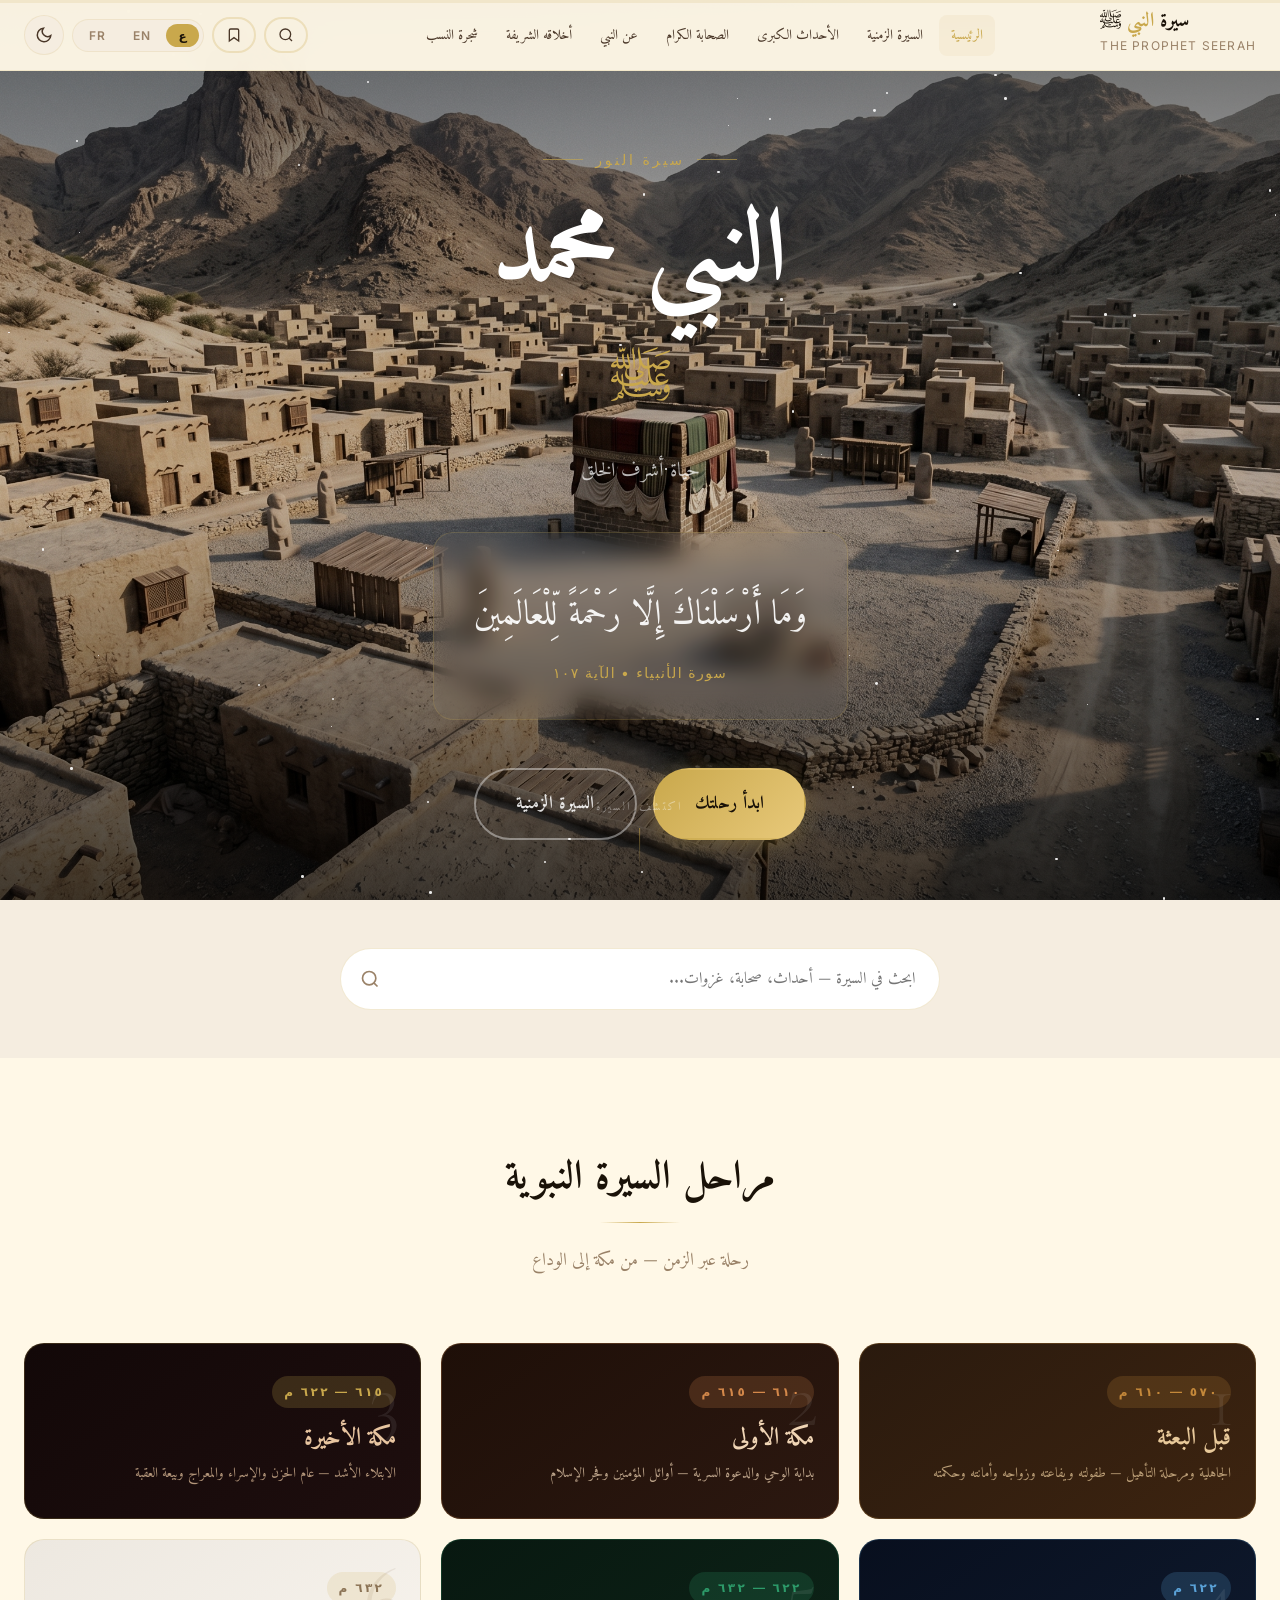
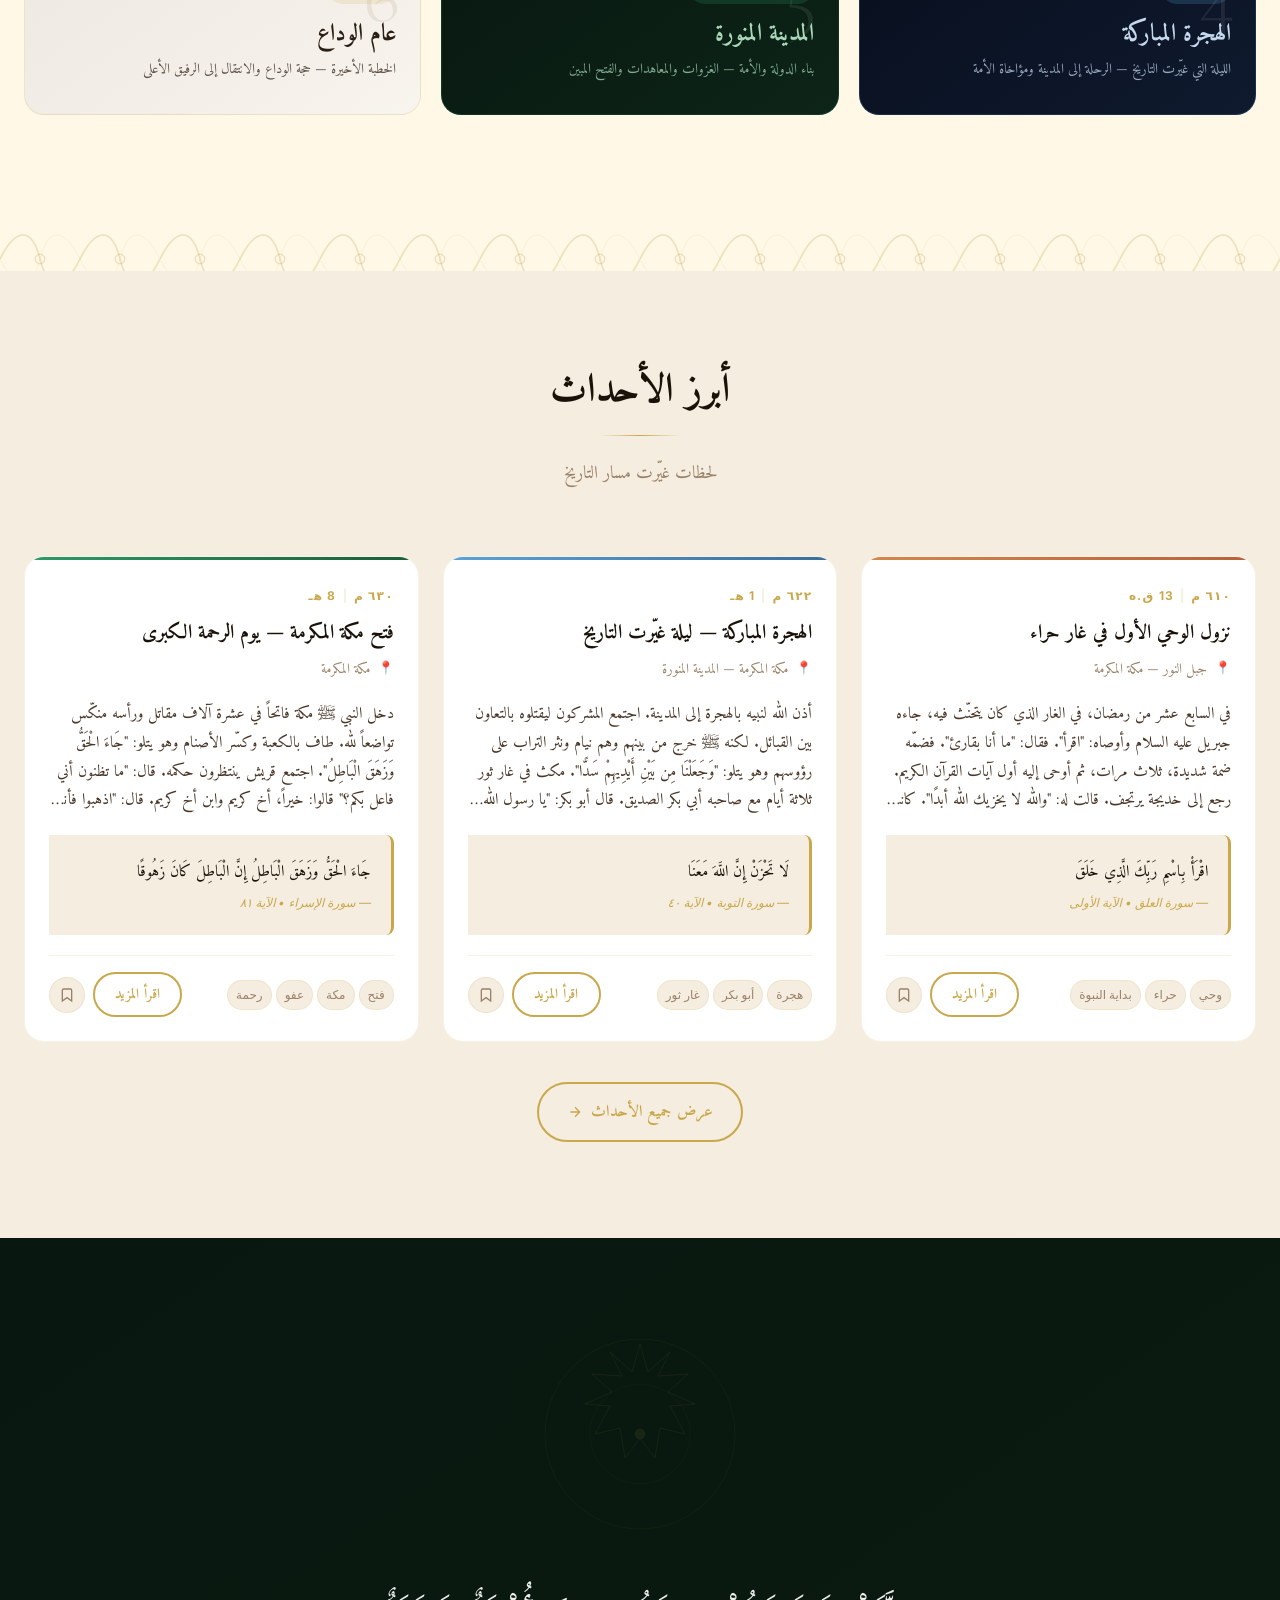
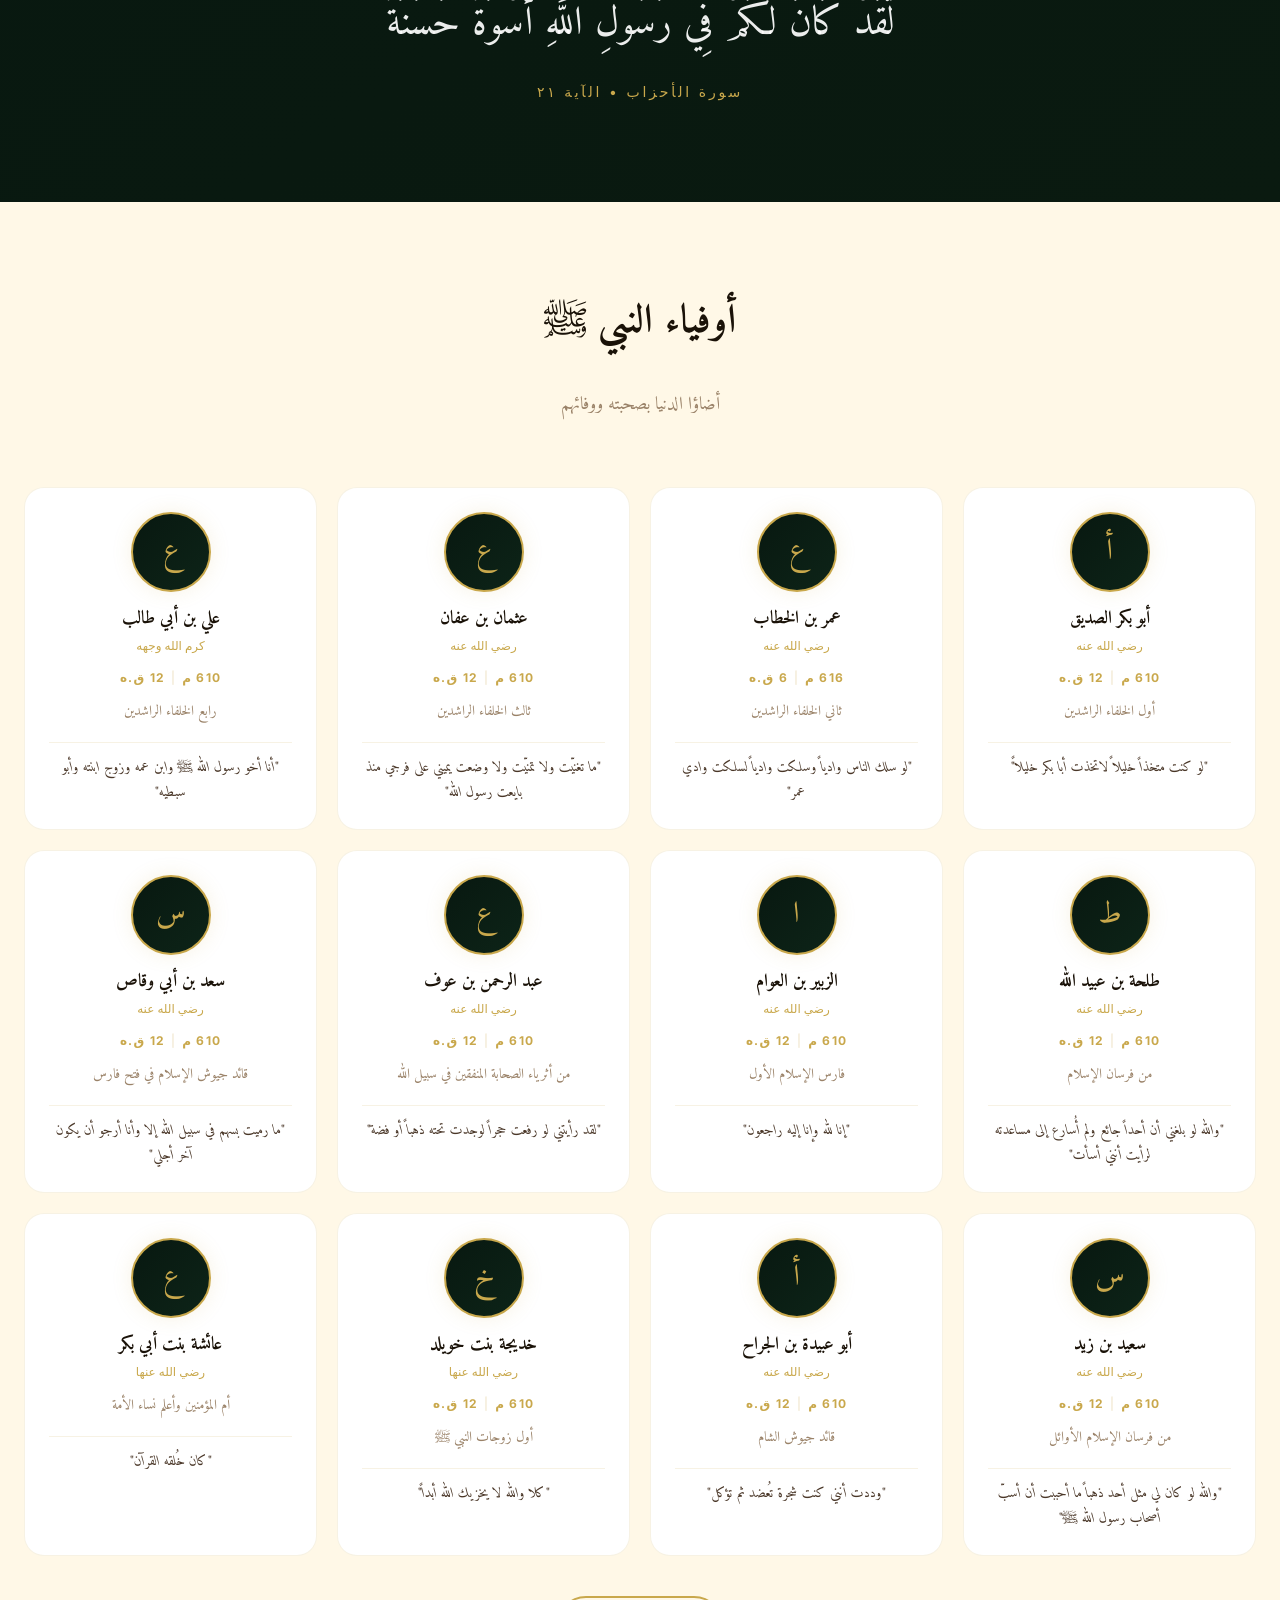
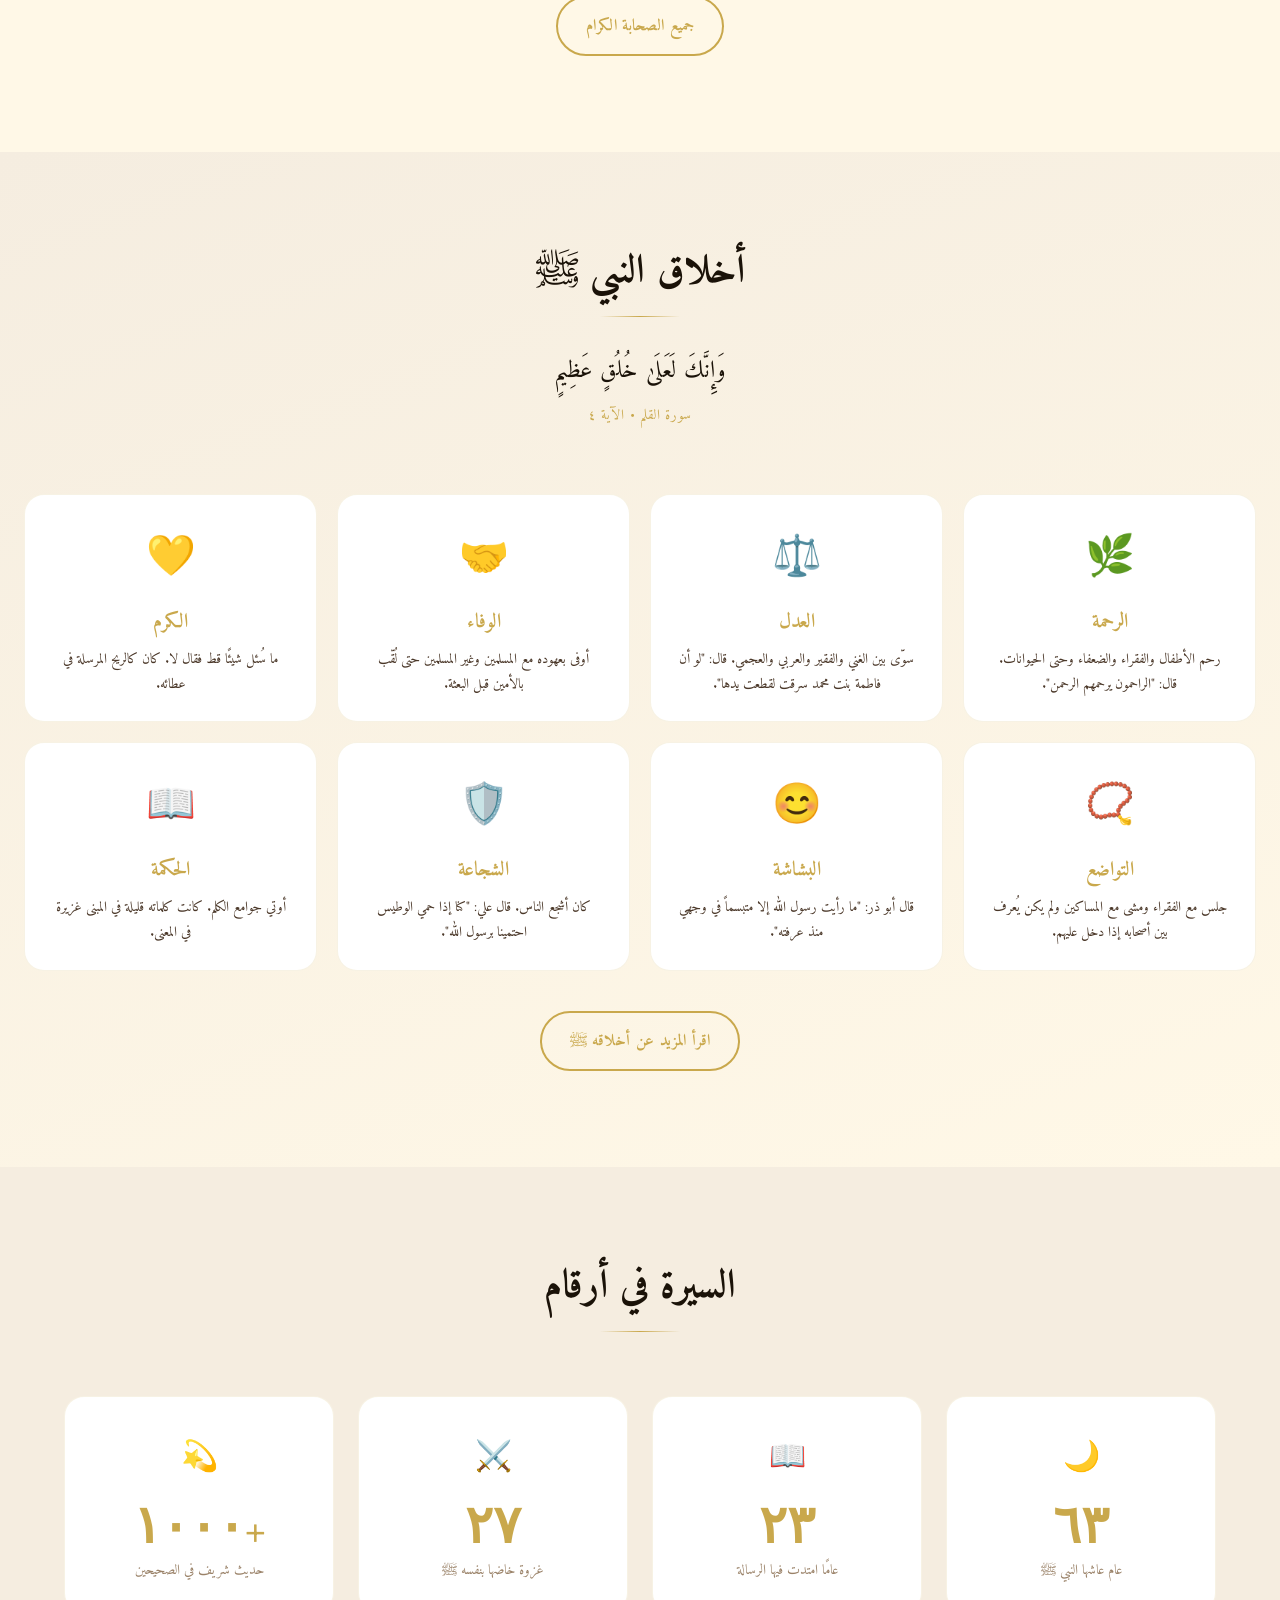
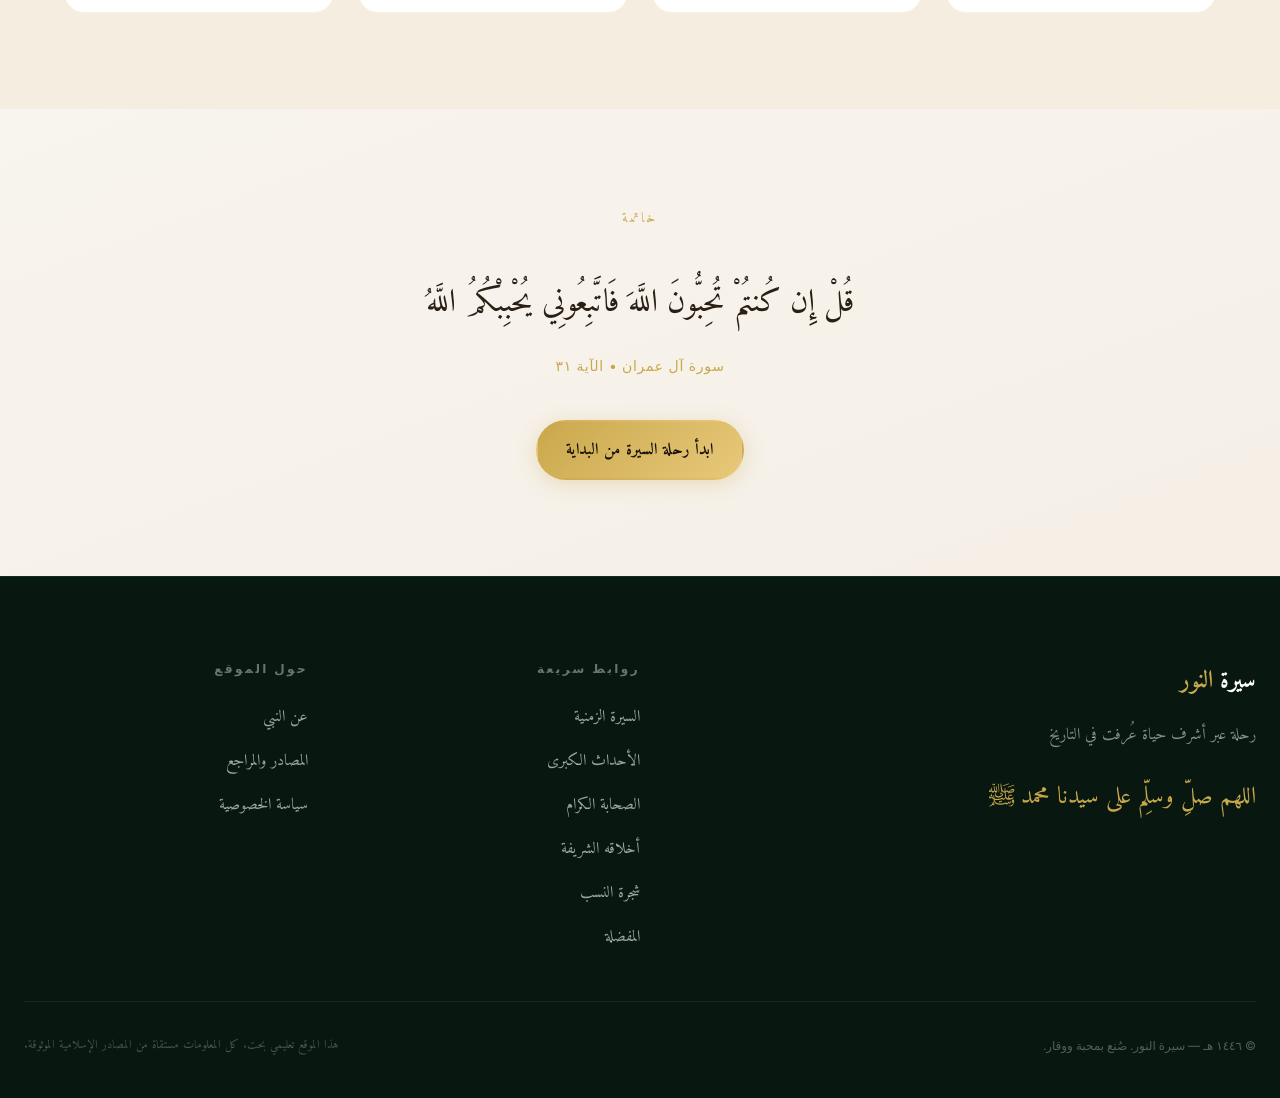
==== index.html @ f0c383b1 "Add files via upload" ====
<!DOCTYPE html>
<html lang="ar" dir="rtl" data-theme="light">
<head>
  <meta charset="UTF-8"/>
  <meta name="viewport" content="width=device-width, initial-scale=1.0"/>
  <meta name="description" content="سيرة النور — موقع تعليمي شامل عن سيرة النبي محمد صلى الله عليه وسلم"/>
  <meta property="og:title" content="سيرة النور | حياة النبي محمد ﷺ"/>
  <meta property="og:description" content="رحلة عبر أشرف حياة عُرفت في التاريخ"/>
  <meta name="theme-color" content="#1B4332"/>
  <title>سيرة النور | النبي محمد ﷺ</title>
  <link rel="preconnect" href="https://fonts.googleapis.com"/>
  <link rel="preconnect" href="https://fonts.gstatic.com" crossorigin/>
  <link rel="stylesheet" href="css/main.css"/>
  <style>
    /* ── Inline page-specific additions ── */

    /* Hero background image */
    .hero {
      background: var(--era5-bg) url('../images/makkah-historic.jpg') center 30% / cover no-repeat;
    }
    .hero-bg {
      background:
        linear-gradient(to bottom,
          rgba(0,0,0,0.62) 0%,
          rgba(0,0,0,0.22) 38%,
          rgba(0,0,0,0.18) 55%,
          rgba(0,0,0,0.72) 100%);
    }
    .hero-geometric { opacity: 0.035; }
    .hero-star { background: rgba(255,255,255,0.9); }

    /* Modal */
    #event-modal {
      position: fixed; inset: 0; z-index: var(--z-modal);
      background: var(--overlay-bg); backdrop-filter: blur(8px);
      display: flex; align-items: center; justify-content: center;
      opacity: 0; pointer-events: none;
      transition: opacity var(--duration-slow) var(--ease-out-expo);
    }
    #event-modal.is-open { opacity: 1; pointer-events: all; }

    .modal-box {
      background: var(--bg-surface); border-radius: var(--radius-2xl);
      border: 1px solid var(--border-default);
      max-width: 720px; width: calc(100% - 2rem);
      max-height: 90vh; overflow-y: auto;
      padding: var(--space-10); position: relative;
      box-shadow: var(--shadow-2xl);
      transform: translateY(30px) scale(0.97);
      transition: transform var(--duration-slow) var(--ease-out-expo);
    }
    #event-modal.is-open .modal-box {
      transform: translateY(0) scale(1);
    }
    .modal-close {
      position: absolute; top: var(--space-5); inset-inline-end: var(--space-5);
      width: 36px; height: 36px; border-radius: var(--radius-full);
      background: var(--bg-muted); color: var(--text-secondary);
      display: flex; align-items: center; justify-content: center;
      font-size: 1.2rem; cursor: pointer; border: none;
      transition: background var(--duration-fast), color var(--duration-fast);
    }
    .modal-close:hover { background: rgba(201,168,76,0.15); color: var(--color-gold); }

    /* Gallery placeholder visuals */
    .gallery-item { min-height: 260px; }
    .gallery-label {
      position: absolute; inset: 0; display: flex;
      align-items: center; justify-content: center;
      flex-direction: column; gap: 8px; padding: 20px;
    }
    .gallery-label-icon { font-size: 3rem; opacity: 0.5; }
    .gallery-label-text {
      font-family: var(--font-arabic); font-size: var(--text-lg);
      color: rgba(255,255,255,0.4); text-align: center;
    }
    [data-theme="dark"] .gallery-farewell .gallery-label-text { color: rgba(0,0,0,0.3); }

    /* Era section background shifts */
    .era-bg-section {
      transition: background 1s var(--ease-out-expo);
    }

    /* Character section */
    .character-section {
      background: linear-gradient(160deg, var(--bg-muted), var(--bg-page));
    }

    /* Image prompt captions */
    .gallery-ai-hint {
      position: absolute; bottom: 8px; inset-inline-end: 12px;
      font-size: 10px; color: rgba(255,255,255,0.25);
      font-family: var(--font-ui); letter-spacing: 0.05em;
    }
  </style>
</head>

<body data-page="home">
  <!-- Reading progress -->
  <div id="reading-progress-track" role="progressbar" aria-label="تقدم القراءة">
    <div id="reading-progress"></div>
  </div>

  <!-- ════════════════════════════════════════
       NAVIGATION
       ════════════════════════════════════════ -->
  <nav id="main-nav" role="navigation" aria-label="التنقل الرئيسي">
    <div class="nav-inner">

      <!-- Logo -->
      <a href="index.html" class="nav-logo" aria-label="سيرة النور - الرئيسية">
        <span class="nav-logo-primary">سيرة <span class="nav-logo-gold">النبي</span> ﷺ</span>
        <span class="nav-logo-sub">The Prophet Seerah</span>
      </a>

      <!-- Desktop Links -->
      <ul class="nav-links" role="list">
        <li><a href="index.html"       class="nav-link active" data-i18n="nav.home">الرئيسية</a></li>
        <li><a href="timeline.html"    class="nav-link" data-i18n="nav.timeline">السيرة الزمنية</a></li>
        <li><a href="events.html"      class="nav-link" data-i18n="nav.events">الأحداث الكبرى</a></li>
        <li><a href="companions.html"  class="nav-link" data-i18n="nav.companions">الصحابة الكرام</a></li>
        <li><a href="about.html"       class="nav-link" data-i18n="nav.about">عن النبي</a></li>
        <li><a href="character.html"   class="nav-link" data-i18n="nav.character">أخلاقه الشريفة</a></li>
        <li><a href="family-tree.html" class="nav-link" data-i18n="nav.family">شجرة النسب</a></li>
      </ul>

      <!-- Actions -->
      <div class="nav-actions">
        <!-- Search trigger -->
        <a href="events.html" class="btn btn-ghost btn-sm nav-icon-btn" aria-label="بحث" style="padding:8px 12px;">
          <svg width="16" height="16" viewBox="0 0 24 24" fill="none" stroke="currentColor" stroke-width="2">
            <circle cx="11" cy="11" r="8"/><path d="m21 21-4.35-4.35"/>
          </svg>
        </a>

        <!-- Bookmarks -->
        <a href="bookmarks.html" class="btn btn-ghost btn-sm nav-icon-btn" aria-label="المفضلة" style="padding:8px 12px;">
          <svg width="16" height="16" viewBox="0 0 24 24" fill="none" stroke="currentColor" stroke-width="2">
            <path d="M19 21l-7-5-7 5V5a2 2 0 0 1 2-2h10a2 2 0 0 1 2 2z"/>
          </svg>
        </a>

        <!-- Language -->
        <div class="lang-switcher" role="group" aria-label="اختيار اللغة">
          <button class="lang-btn" data-lang-btn="ar" aria-pressed="true">ع</button>
          <button class="lang-btn" data-lang-btn="en">EN</button>
          <button class="lang-btn" data-lang-btn="fr">FR</button>
        </div>

        <!-- Theme toggle -->
        <button class="theme-toggle theme-toggle-icon" data-theme-toggle
                aria-label="تبديل الوضع الليلي/النهاري">
          <!-- Moon (shown in light mode) -->
          <svg class="theme-icon-moon" width="18" height="18" viewBox="0 0 24 24"
               fill="none" stroke="currentColor" stroke-width="2">
            <path d="M21 12.79A9 9 0 1 1 11.21 3 7 7 0 0 0 21 12.79z"/>
          </svg>
          <!-- Sun (shown in dark mode) -->
          <svg class="theme-icon-sun" width="18" height="18" viewBox="0 0 24 24"
               fill="none" stroke="currentColor" stroke-width="2" style="display:none">
            <circle cx="12" cy="12" r="5"/>
            <line x1="12" y1="1" x2="12" y2="3"/>
            <line x1="12" y1="21" x2="12" y2="23"/>
            <line x1="4.22" y1="4.22" x2="5.64" y2="5.64"/>
            <line x1="18.36" y1="18.36" x2="19.78" y2="19.78"/>
            <line x1="1" y1="12" x2="3" y2="12"/>
            <line x1="21" y1="12" x2="23" y2="12"/>
            <line x1="4.22" y1="19.78" x2="5.64" y2="18.36"/>
            <line x1="18.36" y1="5.64" x2="19.78" y2="4.22"/>
          </svg>
        </button>

        <!-- Mobile menu button -->
        <button id="menu-toggle" aria-label="فتح القائمة" aria-expanded="false"
                aria-controls="mobile-menu">
          <svg width="20" height="20" viewBox="0 0 24 24" fill="none"
               stroke="currentColor" stroke-width="2">
            <line x1="3" y1="6" x2="21" y2="6"/>
            <line x1="3" y1="12" x2="21" y2="12"/>
            <line x1="3" y1="18" x2="21" y2="18"/>
          </svg>
        </button>
      </div>
    </div>
  </nav>

  <!-- Mobile Menu -->
  <div id="mobile-menu" role="dialog" aria-label="قائمة التنقل" aria-modal="true">
    <button style="position:absolute;top:20px;inset-inline-end:20px;background:none;border:none;font-size:1.5rem;color:var(--text-primary);cursor:pointer;"
            onclick="MobileMenu.close()" aria-label="إغلاق القائمة">✕</button>
    <nav>
      <ul style="display:flex;flex-direction:column;gap:16px;text-align:center;list-style:none;">
        <li><a href="index.html"       class="mobile-nav-link" data-i18n="nav.home">الرئيسية</a></li>
        <li><a href="timeline.html"    class="mobile-nav-link" data-i18n="nav.timeline">السيرة الزمنية</a></li>
        <li><a href="events.html"      class="mobile-nav-link" data-i18n="nav.events">الأحداث الكبرى</a></li>
        <li><a href="companions.html"  class="mobile-nav-link" data-i18n="nav.companions">الصحابة الكرام</a></li>
        <li><a href="about.html"       class="mobile-nav-link" data-i18n="nav.about">عن النبي</a></li>
        <li><a href="character.html"   class="mobile-nav-link" data-i18n="nav.character">أخلاقه الشريفة</a></li>
        <li><a href="family-tree.html" class="mobile-nav-link" data-i18n="nav.family">شجرة النسب</a></li>
      </ul>
    </nav>
    <div class="lang-switcher" style="margin-top:32px;">
      <button class="lang-btn" data-lang-btn="ar">ع</button>
      <button class="lang-btn" data-lang-btn="en">EN</button>
      <button class="lang-btn" data-lang-btn="fr">FR</button>
    </div>
  </div>

  <!-- ════════════════════════════════════════
       HERO SECTION
       ════════════════════════════════════════ -->
  <section class="hero" aria-label="رئيسية السيرة">
    <!-- Background layers -->
    <div class="hero-bg"></div>
    <div id="hero-stars" class="hero-stars" aria-hidden="true"></div>

    <!-- Ambient geometric pattern -->
    <div class="hero-geometric" aria-hidden="true">
      <svg xmlns="http://www.w3.org/2000/svg" width="100%" height="100%">
        <defs>
          <pattern id="hero-star-pattern" x="0" y="0" width="80" height="80" patternUnits="userSpaceOnUse">
            <polygon points="40,5 44,24 62,14 51,30 70,34 51,38 62,54 44,44 40,63 36,44 18,54 29,38 10,34 29,30 18,14 36,24"
              fill="none" stroke="#C9A84C" stroke-width="0.5" opacity="0.12"/>
          </pattern>
        </defs>
        <rect width="100%" height="100%" fill="url(#hero-star-pattern)"/>
      </svg>
    </div>

    <!-- Content -->
    <div class="hero-content">
      <!-- Eyebrow -->
      <p class="hero-eyebrow" data-i18n="hero.eyebrow">سيرة النور</p>

      <!-- Main title -->
      <h1 class="hero-title">
        النبي محمد
      </h1>
      <span class="hero-salawat animate-salawat" aria-label="صلى الله عليه وسلم">ﷺ</span>

      <!-- Subtitle -->
      <p class="hero-subtitle" data-i18n="hero.subtitle">حياة أشرف الخلق</p>

      <!-- Quranic verse -->
      <div class="hero-verse-block" role="blockquote">
        <p class="hero-verse" data-i18n="hero.verse">
          وَمَا أَرْسَلْنَاكَ إِلَّا رَحْمَةً لِّلْعَالَمِينَ
        </p>
        <p class="hero-verse-source" data-i18n="hero.verseSource">
          سورة الأنبياء • الآية ١٠٧
        </p>
      </div>

      <!-- CTAs -->
      <div class="hero-ctas">
        <a href="timeline.html" class="btn btn-primary btn-lg" data-i18n="hero.ctaStart">
          ابدأ رحلتك
          <svg width="18" height="18" viewBox="0 0 24 24" fill="none" stroke="currentColor" stroke-width="2.5">
            <path d="M5 12h14M12 5l7 7-7 7"/>
          </svg>
        </a>
        <a href="events.html" class="btn btn-outline btn-lg" data-i18n="hero.ctaTimeline">
          الأحداث الكبرى
        </a>
      </div>
    </div>

    <!-- Scroll indicator -->
    <div class="hero-scroll-hint" aria-hidden="true">
      <span data-i18n="hero.scroll">اكتشف السيرة</span>
      <div class="hero-scroll-line"></div>
    </div>
  </section>

  <!-- ════════════════════════════════════════
       SEARCH BAR
       ════════════════════════════════════════ -->
  <section style="padding:var(--space-12) var(--space-6);background:var(--bg-muted);">
    <div class="container-sm">
      <div class="search-container" data-search-container>
        <svg class="search-icon" width="20" height="20" viewBox="0 0 24 24"
             fill="none" stroke="currentColor" stroke-width="2" aria-hidden="true">
          <circle cx="11" cy="11" r="8"/><path d="m21 21-4.35-4.35"/>
        </svg>
        <input type="search" class="search-input" data-search-input
               placeholder="ابحث في السيرة — أحداث، صحابة، غزوات..."
               data-i18n-placeholder="search.placeholder"
               aria-label="البحث في السيرة"/>
        <div class="search-results" data-search-results role="listbox"></div>
      </div>
    </div>
  </section>

  <!-- ════════════════════════════════════════
       ERA PHASES SECTION
       ════════════════════════════════════════ -->
  <section class="section" data-era-section="0">
    <div class="container-lg">
      <header class="section-header reveal">
        <span class="section-eyebrow">السيرة النبوية</span>
        <h2 class="section-title" data-i18n="sections.eras">مراحل السيرة النبوية</h2>
        <div class="section-divider line-expand"></div>
        <p class="section-subtitle" data-i18n="sections.erasSubtitle">
          رحلة عبر الزمن — من مكة إلى الوداع
        </p>
      </header>

      <!-- Era cards — rendered by JS -->
      <div class="eras-grid reveal-stagger" id="eras-grid"></div>
    </div>
  </section>

  <!-- Arabesque divider -->
  <div class="arabesque-border" aria-hidden="true" style="color:var(--color-gold);">
    <div data-pattern="arabesque"></div>
  </div>

  <!-- ════════════════════════════════════════
       FEATURED EVENTS
       ════════════════════════════════════════ -->
  <section class="section" style="background:var(--bg-muted);" data-era-section="2">
    <div class="container-lg">
      <header class="section-header reveal">
        <span class="section-eyebrow">لحظات محورية</span>
        <h2 class="section-title" data-i18n="sections.featured">أبرز الأحداث</h2>
        <div class="section-divider line-expand"></div>
        <p class="section-subtitle" data-i18n="sections.featuredSub">
          لحظات غيّرت مسار التاريخ
        </p>
      </header>

      <!-- Featured event cards — rendered by JS -->
      <div class="events-grid" id="featured-events"></div>

      <div style="text-align:center;margin-top:var(--space-10);">
        <a href="events.html" class="btn btn-outline-gold">
          <span data-i18n="sections.ctaEvents">عرض جميع الأحداث</span>
          <svg width="16" height="16" viewBox="0 0 24 24" fill="none" stroke="currentColor" stroke-width="2">
            <path d="M5 12h14M12 5l7 7-7 7"/>
          </svg>
        </a>
      </div>
    </div>
  </section>

  <!-- ════════════════════════════════════════
       CENTRAL QURANIC QUOTE
       ════════════════════════════════════════ -->
  <section class="quote-section" data-era-section="4" aria-label="آية قرآنية">
    <!-- Rotating ornament -->
    <div class="quote-ornament" aria-hidden="true">
      <svg viewBox="0 0 200 200" xmlns="http://www.w3.org/2000/svg" fill="none" stroke="#C9A84C" stroke-width="0.8">
        <!-- Outer circle -->
        <circle cx="100" cy="100" r="95" opacity="0.4"/>
        <!-- 12-pointed star -->
        <polygon points="100,10 108,38 130,18 118,42 148,40 128,58 155,70 130,72 145,100 120,94 115,124 100,104 85,124 80,94 55,100 70,72 45,70 72,58 52,40 82,42 70,18 92,38"
          opacity="0.6"/>
        <!-- Inner ring -->
        <circle cx="100" cy="100" r="50" opacity="0.3"/>
        <!-- Center dot -->
        <circle cx="100" cy="100" r="5" fill="#C9A84C" opacity="0.6"/>
      </svg>
    </div>

    <div class="container-sm reveal" style="position:relative;z-index:1;">
      <p class="quote-verse">
        لَّقَدْ كَانَ لَكُمْ فِي رَسُولِ اللَّهِ أُسْوَةٌ حَسَنَةٌ
      </p>
      <p class="quote-attribution">سورة الأحزاب • الآية ٢١</p>
    </div>
  </section>

  <!-- ════════════════════════════════════════
       COMPANIONS
       ════════════════════════════════════════ -->
  <section class="section" data-era-section="5">
    <div class="container-lg">
      <header class="section-header reveal">
        <span class="section-eyebrow">الصحابة الكرام</span>
        <h2 class="section-title" data-i18n="sections.companions">أوفياء النبي ﷺ</h2>
        <div class="section-divider line-expand"></div>
        <p class="section-subtitle" data-i18n="sections.companionsSub">
          أضاؤا الدنيا بصحبته ووفائهم
        </p>
      </header>

      <!-- Companions grid — rendered by JS (shows first 4) -->
      <div class="companions-grid" id="companions-grid"></div>

      <div style="text-align:center;margin-top:var(--space-10);">
        <a href="companions.html" class="btn btn-outline-gold" data-i18n="sections.ctaCompanions">
          جميع الصحابة الكرام
        </a>
      </div>
    </div>
  </section>

  <!-- ════════════════════════════════════════
       HIS CHARACTER
       ════════════════════════════════════════ -->
  <section class="section character-section" data-era-section="5">
    <div class="container-lg">
      <header class="section-header reveal">
        <span class="section-eyebrow">الأخلاق النبوية</span>
        <h2 class="section-title">أخلاق النبي ﷺ</h2>
        <div class="section-divider line-expand"></div>
        <blockquote style="text-align:center;">
          <p class="verse-text" style="font-size:var(--text-2xl);">
            وَإِنَّكَ لَعَلَىٰ خُلُقٍ عَظِيمٍ
          </p>
          <p class="verse-source">سورة القلم • الآية ٤</p>
        </blockquote>
      </header>

      <!-- Traits grid — rendered by JS -->
      <div class="traits-grid" id="traits-grid"></div>

      <div style="text-align:center;margin-top:var(--space-10);">
        <a href="character.html" class="btn btn-outline-gold" data-i18n="sections.ctaCharacter">
          اقرأ المزيد عن أخلاقه ﷺ
        </a>
      </div>
    </div>
  </section>

  <!-- ════════════════════════════════════════
       STATS
       ════════════════════════════════════════ -->
  <section class="section" style="background:var(--bg-muted);">
    <div class="container">
      <header class="section-header reveal">
        <h2 class="section-title" data-i18n="sections.stats">السيرة في أرقام</h2>
        <div class="section-divider line-expand"></div>
      </header>
      <div class="stats-grid" id="stats-grid"></div>
    </div>
  </section>

  <!-- ════════════════════════════════════════
       GALLERY TEASER
       ════════════════════════════════════════ -->
  <!-- ════════════════════════════════════════
       FINAL CLOSING VERSE
       ════════════════════════════════════════ -->
  <section style="background:linear-gradient(160deg,var(--era6-bg),#F5EFE6);padding:var(--space-24) var(--space-6);text-align:center;" data-era-section="6">
    <div class="container-sm reveal">
      <p style="font-family:var(--font-arabic);font-size:var(--text-sm);color:var(--color-gold);letter-spacing:var(--tracking-widest);text-transform:uppercase;margin-bottom:var(--space-6);" data-i18n="sections.closing">
        خاتمة
      </p>
      <p style="font-family:var(--font-quran);font-size:clamp(1.3rem,3vw,2rem);line-height:var(--leading-quran);color:var(--era6-text);margin-bottom:var(--space-6);">
        قُلْ إِن كُنتُمْ تُحِبُّونَ اللَّهَ فَاتَّبِعُونِي يُحْبِبْكُمُ اللَّهُ
      </p>
      <p style="font-size:var(--text-sm);color:var(--color-gold);font-family:var(--font-ui);letter-spacing:var(--tracking-wide);" data-i18n="sections.closingVerseRef">
        سورة آل عمران • الآية ٣١
      </p>
      <div style="margin-top:var(--space-10);">
        <a href="timeline.html" class="btn btn-primary" data-i18n="sections.ctaSeerahStart">
          ابدأ رحلة السيرة من البداية
        </a>
      </div>
    </div>
  </section>

  <!-- ════════════════════════════════════════
       FOOTER
       ════════════════════════════════════════ -->
  <footer class="footer" role="contentinfo">
    <div class="container-lg">
      <div class="footer-grid">
        <!-- Brand -->
        <div class="footer-brand">
          <span class="footer-logo">سيرة <span class="footer-gold">النور</span></span>
          <p class="footer-tagline" data-i18n="footer.tagline">
            رحلة عبر أشرف حياة عُرفت في التاريخ
          </p>
          <span class="footer-salawat" aria-label="صلى الله عليه وسلم">
            اللهم صلِّ وسلِّم على سيدنا محمد ﷺ
          </span>
        </div>

        <!-- Quick Links -->
        <div>
          <p class="footer-heading" data-i18n="footer.quickLinks">روابط سريعة</p>
          <ul class="footer-links">
            <li><a href="timeline.html"    class="footer-link" data-i18n="nav.timeline">السيرة الزمنية</a></li>
            <li><a href="events.html"      class="footer-link" data-i18n="nav.events">الأحداث الكبرى</a></li>
            <li><a href="companions.html"  class="footer-link" data-i18n="nav.companions">الصحابة الكرام</a></li>
            <li><a href="character.html"   class="footer-link" data-i18n="nav.character">أخلاقه الشريفة</a></li>
            <li><a href="family-tree.html" class="footer-link" data-i18n="nav.family">شجرة النسب</a></li>
            <li><a href="bookmarks.html"   class="footer-link" data-i18n="nav.bookmarks">المفضلة</a></li>
          </ul>
        </div>

        <!-- About Links -->
        <div>
          <p class="footer-heading">حول الموقع</p>
          <ul class="footer-links">
            <li><a href="about.html"  class="footer-link">عن النبي ﷺ</a></li>
            <li><a href="#"           class="footer-link">المصادر والمراجع</a></li>
            <li><a href="#"           class="footer-link">سياسة الخصوصية</a></li>
          </ul>
        </div>
      </div>

      <div class="footer-bottom">
        <p class="footer-copyright" data-i18n="footer.copyright">
          © ١٤٤٦ هـ — سيرة النور. صُنع بمحبة ووقار.
        </p>
        <p class="footer-disclaimer" data-i18n="footer.disclaimer">
          هذا الموقع تعليمي بحت. كل المعلومات مستقاة من المصادر الإسلامية الموثوقة.
        </p>
      </div>
    </div>
  </footer>

  <!-- ════════════════════════════════════════
       EVENT MODAL
       ════════════════════════════════════════ -->
  <div id="event-modal" role="dialog" aria-modal="true" aria-labelledby="modal-title">
    <div class="modal-box">
      <button class="modal-close" aria-label="إغلاق">✕</button>
      <p id="modal-year" class="event-year" style="margin-bottom:var(--space-2);"></p>
      <h2 id="modal-title" class="event-title" style="font-size:var(--text-3xl);margin-bottom:var(--space-2);"></h2>
      <p id="modal-subtitle" class="event-subtitle"></p>
      <div style="height:1px;background:var(--border-subtle);margin:var(--space-5) 0;"></div>
      <p id="modal-body" style="font-family:var(--font-arabic);font-size:var(--text-lg);line-height:var(--leading-arabic);color:var(--text-secondary);margin-bottom:var(--space-6);"></p>
      <blockquote id="modal-quote" class="event-quote" style="margin-bottom:var(--space-6);">
        <span id="modal-quote-text" class="event-quote-text"></span>
        <cite id="modal-quote-source" class="event-quote-source"></cite>
      </blockquote>
      <div id="modal-tags" style="display:flex;flex-wrap:wrap;gap:8px;margin-bottom:var(--space-6);"></div>
      <div style="display:flex;gap:12px;align-items:center;flex-wrap:wrap;">
        <button id="modal-bookmark" class="bookmark-btn" aria-pressed="false">
          <svg width="16" height="16" viewBox="0 0 24 24" fill="none" stroke="currentColor" stroke-width="2">
            <path d="M19 21l-7-5-7 5V5a2 2 0 0 1 2-2h10a2 2 0 0 1 2 2z"/>
          </svg>
        </button>
        <button data-copy-link class="btn btn-ghost btn-sm">نسخ الرابط</button>
        <button onclick="Modal.close()" class="btn btn-outline-gold btn-sm" style="margin-inline-start:auto;">
          إغلاق
        </button>
      </div>
    </div>
  </div>

  <!-- Scroll to top -->
  <button id="scroll-top" aria-label="العودة لأعلى" title="العودة لأعلى">↑</button>

  <!-- Toast container -->
  <div id="toast-container" class="toast-container" aria-live="polite" aria-atomic="true"></div>

  <!-- Ambient geometric layers -->
  <div class="ambient-layer" aria-hidden="true">
    <div class="geo-shape" style="top:15%;right:5%;width:200px;height:200px;opacity:0.04;">
      <svg viewBox="0 0 100 100" fill="none" stroke="var(--color-gold)" stroke-width="0.5">
        <polygon points="50,5 56,22 74,16 63,31 80,38 63,45 74,60 56,54 50,71 44,54 26,60 37,45 20,38 37,31 26,16 44,22"/>
      </svg>
    </div>
    <div class="geo-shape" style="bottom:20%;left:3%;width:160px;height:160px;opacity:0.04;animation-delay:-4s;">
      <svg viewBox="0 0 100 100" fill="none" stroke="var(--color-gold)" stroke-width="0.5">
        <polygon points="50,5 56,22 74,16 63,31 80,38 63,45 74,60 56,54 50,71 44,54 26,60 37,45 20,38 37,31 26,16 44,22"/>
      </svg>
    </div>
  </div>

  <!-- Scripts -->
  <script src="js/translations.js"></script>
  <script src="js/theme.js"></script>
  <script src="js/main.js"></script>
</body>
</html>
---- css/main.css ----
/* ============================================================
   SEERAH AL-NOUR — Main Stylesheet
   سيرة النور | Global Styles · Layout · Components
   ============================================================ */

@import './design-system.css';
@import './animations.css';

/* ============================================================
   GLOBAL RESET & BASE
   ============================================================ */
*, *::before, *::after {
  box-sizing: border-box;
  margin: 0;
  padding: 0;
}

html {
  scroll-behavior: smooth;
  font-size: 16px;
  -webkit-text-size-adjust: 100%;
}

body {
  font-family: var(--font-arabic);
  background-color: var(--bg-page);
  color: var(--text-primary);
  line-height: var(--leading-arabic);
  direction: rtl;
  transition:
    background-color var(--duration-slower) var(--ease-out-expo),
    color var(--duration-slow) var(--ease-out-expo);
  overflow-x: hidden;
}

body.ltr {
  font-family: var(--font-serif);
  direction: ltr;
  line-height: var(--leading-relaxed);
}

img { display: block; max-width: 100%; }
a  { color: var(--link-color); text-decoration: none; transition: color var(--duration-fast); }
a:hover { color: var(--link-hover); }

button {
  cursor: pointer;
  font-family: inherit;
  border: none;
  background: none;
}

ul, ol { list-style: none; }

:focus-visible {
  outline: 2px solid var(--color-gold);
  outline-offset: 3px;
  border-radius: var(--radius-sm);
}

::selection {
  background: rgba(201,168,76,0.3);
  color: var(--text-primary);
}

/* Theme transition */
.theme-transitioning,
.theme-transitioning * {
  transition:
    background-color 0.5s var(--ease-out-expo),
    color 0.5s var(--ease-out-expo),
    border-color 0.5s var(--ease-out-expo),
    box-shadow 0.5s var(--ease-out-expo) !important;
}

/* ============================================================
   TYPOGRAPHY
   ============================================================ */
h1, h2, h3, h4, h5, h6 {
  font-family: var(--font-arabic);
  font-weight: 700;
  line-height: var(--leading-tight);
  color: var(--text-primary);
}

body.ltr h1, body.ltr h2, body.ltr h3,
body.ltr h4, body.ltr h5, body.ltr h6 {
  font-family: var(--font-serif);
}

.text-hero  { font-size: var(--text-hero); }
.text-7xl   { font-size: var(--text-7xl); }
.text-6xl   { font-size: var(--text-6xl); }
.text-5xl   { font-size: var(--text-5xl); }
.text-4xl   { font-size: var(--text-4xl); }
.text-3xl   { font-size: var(--text-3xl); }
.text-2xl   { font-size: var(--text-2xl); }
.text-xl    { font-size: var(--text-xl); }
.text-lg    { font-size: var(--text-lg); }
.text-base  { font-size: var(--text-base); }
.text-sm    { font-size: var(--text-sm); }
.text-xs    { font-size: var(--text-xs); }

.font-arabic  { font-family: var(--font-arabic); }
.font-quran   { font-family: var(--font-quran); }
.font-serif   { font-family: var(--font-serif); }
.font-ui      { font-family: var(--font-ui); }

.text-gold    { color: var(--color-gold); }
.text-muted   { color: var(--text-muted); }
.text-secondary { color: var(--text-secondary); }
.text-center  { text-align: center; }

.salawat-glyph {
  display: inline-block;
  color: var(--color-gold);
  font-size: 0.9em;
  animation: salawatPulse 4s var(--ease-in-out) infinite;
  cursor: default;
}

/* Quran verse style */
.verse-text {
  font-family: var(--font-quran);
  font-size: var(--text-3xl);
  line-height: var(--leading-quran);
  color: var(--text-primary);
  letter-spacing: 0.02em;
  direction: rtl;
  text-align: center;
}

.verse-source {
  font-family: var(--font-arabic);
  font-size: var(--text-sm);
  color: var(--color-gold);
  text-align: center;
  margin-top: var(--space-3);
  letter-spacing: var(--tracking-wide);
}

/* ============================================================
   LAYOUT CONTAINERS
   ============================================================ */
.container {
  width: 100%;
  max-width: 1200px;
  margin-inline: auto;
  padding-inline: var(--space-6);
}

.container-sm  { max-width: 768px;  margin-inline: auto; padding-inline: var(--space-6); }
.container-lg  { max-width: 1400px; margin-inline: auto; padding-inline: var(--space-6); }
.container-xl  { max-width: 1600px; margin-inline: auto; padding-inline: var(--space-6); }

.section {
  padding-block: var(--space-24);
}

.section-sm {
  padding-block: var(--space-16);
}

.grid-2 {
  display: grid;
  grid-template-columns: repeat(2, 1fr);
  gap: var(--space-8);
}

.grid-3 {
  display: grid;
  grid-template-columns: repeat(3, 1fr);
  gap: var(--space-6);
}

.grid-4 {
  display: grid;
  grid-template-columns: repeat(4, 1fr);
  gap: var(--space-5);
}

.flex { display: flex; }
.flex-col { flex-direction: column; }
.items-center { align-items: center; }
.justify-center { justify-content: center; }
.justify-between { justify-content: space-between; }
.gap-4 { gap: var(--space-4); }
.gap-6 { gap: var(--space-6); }
.gap-8 { gap: var(--space-8); }

/* ============================================================
   READING PROGRESS BAR
   ============================================================ */
#reading-progress-track {
  position: fixed;
  top: 0;
  left: 0;
  right: 0;
  height: 3px;
  background: var(--progress-track);
  z-index: calc(var(--z-sticky) + 10);
}

#reading-progress {
  height: 100%;
  width: 0%;
  background: linear-gradient(90deg, var(--color-gold), var(--color-gold-light));
  transition: width 0.1s linear;
  border-radius: 0 var(--radius-full) var(--radius-full) 0;
}

/* ============================================================
   NAVIGATION
   ============================================================ */
#main-nav {
  position: fixed;
  top: 0;
  inset-inline: 0;
  z-index: var(--z-sticky);
  background: var(--nav-bg);
  backdrop-filter: var(--nav-blur);
  -webkit-backdrop-filter: var(--nav-blur);
  border-bottom: 1px solid var(--border-subtle);
  transition:
    transform var(--duration-slow) var(--ease-out-expo),
    background var(--duration-slow) var(--ease-out-expo),
    box-shadow var(--duration-slow) var(--ease-out-expo);
}

#main-nav.nav-scrolled {
  box-shadow: var(--shadow-md);
}

#main-nav.nav-hidden {
  transform: translateY(-100%);
}

.nav-inner {
  display: flex;
  align-items: center;
  justify-content: space-between;
  padding-block: var(--space-3);
  padding-inline: var(--space-6);
  max-width: 1400px;
  margin-inline: auto;
}

.nav-logo {
  display: flex;
  flex-direction: column;
  align-items: flex-end;
  gap: var(--space-0-5);
  text-decoration: none;
}

body.ltr .nav-logo { align-items: flex-start; }

.nav-logo-primary {
  font-family: var(--font-arabic);
  font-size: var(--text-xl);
  font-weight: 700;
  color: var(--text-primary);
  line-height: 1;
}

.nav-logo-gold {
  color: var(--color-gold);
}

.nav-logo-sub {
  font-family: var(--font-ui);
  font-size: var(--text-xs);
  color: var(--text-muted);
  letter-spacing: var(--tracking-wider);
  text-transform: uppercase;
}

.nav-links {
  display: flex;
  align-items: center;
  gap: var(--space-1);
}

.nav-link {
  font-family: var(--font-arabic);
  font-size: var(--text-sm);
  color: var(--text-secondary);
  padding: var(--space-2) var(--space-3);
  border-radius: var(--radius-md);
  transition:
    color var(--duration-fast),
    background var(--duration-fast);
  white-space: nowrap;
}

body.ltr .nav-link { font-family: var(--font-ui); }

.nav-link:hover,
.nav-link.active {
  color: var(--color-gold);
  background: rgba(201,168,76,0.08);
}

.nav-actions {
  display: flex;
  align-items: center;
  gap: var(--space-2);
}

/* Theme Toggle */
.theme-toggle {
  width: 40px;
  height: 40px;
  border-radius: var(--radius-full);
  display: flex;
  align-items: center;
  justify-content: center;
  color: var(--text-secondary);
  background: var(--bg-muted);
  border: 1px solid var(--border-subtle);
  transition:
    background var(--duration-fast),
    color var(--duration-fast),
    transform var(--duration-slow) var(--ease-spring);
}

.theme-toggle:hover {
  background: rgba(201,168,76,0.12);
  color: var(--color-gold);
  transform: scale(1.08);
}

/* Language Switcher */
.lang-switcher {
  display: flex;
  align-items: center;
  background: var(--bg-muted);
  border: 1px solid var(--border-subtle);
  border-radius: var(--radius-full);
  padding: var(--space-1);
  gap: var(--space-1);
}

.lang-btn {
  font-family: var(--font-ui);
  font-size: var(--text-xs);
  font-weight: 600;
  padding: var(--space-1) var(--space-3);
  border-radius: var(--radius-full);
  color: var(--text-muted);
  transition:
    background var(--duration-base),
    color var(--duration-base);
  letter-spacing: var(--tracking-wide);
}

.lang-btn.active,
.lang-btn[aria-pressed="true"] {
  background: var(--color-gold);
  color: #1A1208;
}

/* Mobile Menu Button */
#menu-toggle {
  display: none;
  width: 40px;
  height: 40px;
  border-radius: var(--radius-md);
  align-items: center;
  justify-content: center;
  color: var(--text-primary);
  background: var(--bg-muted);
}

@media (max-width: 900px) {
  .nav-links { display: none; }
  #menu-toggle { display: flex; }
}

/* Mobile Menu */
#mobile-menu {
  position: fixed;
  inset: 0;
  z-index: calc(var(--z-overlay) + 10);
  background: var(--bg-page);
  display: flex;
  flex-direction: column;
  align-items: center;
  justify-content: center;
  gap: var(--space-4);
  transform: translateX(100%);
  transition: transform var(--duration-slower) var(--ease-out-expo);
}

body.rtl #mobile-menu { transform: translateX(100%); }
body.ltr #mobile-menu { transform: translateX(-100%); }

#mobile-menu.is-open {
  transform: translateX(0) !important;
}

.mobile-nav-link {
  font-family: var(--font-arabic);
  font-size: var(--text-2xl);
  color: var(--text-primary);
  padding: var(--space-3) var(--space-8);
  border-radius: var(--radius-lg);
  transition: color var(--duration-fast);
}

body.ltr .mobile-nav-link { font-family: var(--font-serif); }

.mobile-nav-link:hover { color: var(--color-gold); }

/* ============================================================
   GEOMETRIC SVG BACKGROUND PATTERN
   ============================================================ */
.geometric-pattern {
  position: absolute;
  inset: 0;
  overflow: hidden;
  pointer-events: none;
  z-index: 0;
}

.geometric-pattern svg {
  width: 100%;
  height: 100%;
  opacity: 0.04;
}

[data-theme="dark"] .geometric-pattern svg {
  opacity: 0.06;
}

/* ============================================================
   HERO SECTION
   ============================================================ */
.hero {
  position: relative;
  min-height: 100svh;
  display: flex;
  flex-direction: column;
  align-items: center;
  justify-content: center;
  overflow: hidden;
  background: var(--era5-bg);
  padding-top: 80px;
}

.hero-bg {
  position: absolute;
  inset: 0;
  z-index: 0;
  background:
    radial-gradient(ellipse 80% 60% at 50% 40%, rgba(45,155,106,0.12) 0%, transparent 70%),
    radial-gradient(ellipse 60% 40% at 20% 80%, rgba(201,168,76,0.08) 0%, transparent 60%),
    radial-gradient(ellipse 50% 50% at 80% 20%, rgba(26,39,68,0.3) 0%, transparent 60%);
}

.hero-stars {
  position: absolute;
  inset: 0;
  z-index: 0;
}

.hero-star {
  position: absolute;
  width: 2px;
  height: 2px;
  background: var(--color-gold-pale);
  border-radius: 50%;
  animation: starTwinkle var(--duration-ambient) ease-in-out infinite;
}

.hero-geometric {
  position: absolute;
  inset: 0;
  z-index: 0;
  opacity: 0.05;
}

.hero-content {
  position: relative;
  z-index: 1;
  text-align: center;
  padding: var(--space-8) var(--space-6);
  max-width: 900px;
  margin-inline: auto;
}

.hero-eyebrow {
  display: inline-flex;
  align-items: center;
  gap: var(--space-3);
  font-family: var(--font-ui);
  font-size: var(--text-sm);
  letter-spacing: var(--tracking-widest);
  text-transform: uppercase;
  color: var(--color-gold);
  margin-bottom: var(--space-6);
  opacity: 0;
  animation: revealFade var(--duration-slower) var(--ease-out-expo) 0.3s forwards;
}

.hero-eyebrow::before,
.hero-eyebrow::after {
  content: '';
  display: block;
  width: 40px;
  height: 1px;
  background: var(--color-gold);
  opacity: 0.6;
}

.hero-title {
  font-family: var(--font-arabic);
  font-size: var(--text-hero);
  font-weight: 700;
  color: #FFFFFF;
  line-height: 1.1;
  margin-bottom: var(--space-3);
  text-shadow: 0 2px 40px rgba(0,0,0,0.5);
  opacity: 0;
  animation: revealUp var(--duration-slower) var(--ease-out-expo) 0.5s forwards;
}

body.ltr .hero-title { font-family: var(--font-serif); }

.hero-salawat {
  display: block;
  font-size: clamp(2rem, 5vw, 3.5rem);
  color: var(--color-gold);
  animation: salawatPulse 4s var(--ease-in-out) infinite, revealFade 1s var(--ease-out-expo) 0.8s forwards;
  opacity: 0;
  margin-bottom: var(--space-4);
}

.hero-subtitle {
  font-family: var(--font-arabic);
  font-size: var(--text-xl);
  color: rgba(255,255,255,0.7);
  margin-bottom: var(--space-10);
  opacity: 0;
  animation: revealUp var(--duration-slower) var(--ease-out-expo) 0.9s forwards;
}

body.ltr .hero-subtitle { font-family: var(--font-serif); }

.hero-verse-block {
  background: rgba(255,255,255,0.04);
  border: 1px solid rgba(201,168,76,0.2);
  border-radius: var(--radius-xl);
  padding: var(--space-8) var(--space-10);
  margin-bottom: var(--space-12);
  backdrop-filter: blur(12px);
  opacity: 0;
  animation: revealUp var(--duration-slower) var(--ease-out-expo) 1.1s forwards;
}

.hero-verse {
  font-family: var(--font-quran);
  font-size: clamp(1.4rem, 3.5vw, 2.2rem);
  line-height: var(--leading-quran);
  color: rgba(255,255,255,0.92);
  direction: rtl;
  text-align: center;
}

.hero-verse-source {
  font-family: var(--font-ui);
  font-size: var(--text-sm);
  color: var(--color-gold);
  text-align: center;
  margin-top: var(--space-4);
  letter-spacing: var(--tracking-wider);
}

.hero-ctas {
  display: flex;
  align-items: center;
  justify-content: center;
  gap: var(--space-4);
  flex-wrap: wrap;
  opacity: 0;
  animation: revealUp var(--duration-slower) var(--ease-out-expo) 1.3s forwards;
}

.hero-scroll-hint {
  position: absolute;
  bottom: var(--space-8);
  left: 50%;
  transform: translateX(-50%);
  display: flex;
  flex-direction: column;
  align-items: center;
  gap: var(--space-2);
  color: rgba(255,255,255,0.4);
  font-size: var(--text-xs);
  letter-spacing: var(--tracking-widest);
  text-transform: uppercase;
  animation: float 3s ease-in-out infinite;
  z-index: 1;
}

.hero-scroll-line {
  width: 1px;
  height: 40px;
  background: linear-gradient(to bottom, rgba(201,168,76,0.6), transparent);
}

/* ============================================================
   BUTTONS
   ============================================================ */
.btn {
  display: inline-flex;
  align-items: center;
  justify-content: center;
  gap: var(--space-2);
  font-family: var(--font-arabic);
  font-size: var(--text-base);
  font-weight: 600;
  padding: var(--space-3) var(--space-7);
  border-radius: var(--radius-full);
  border: 2px solid transparent;
  cursor: pointer;
  transition:
    background var(--duration-base) var(--ease-out-expo),
    color var(--duration-base) var(--ease-out-expo),
    border-color var(--duration-base) var(--ease-out-expo),
    transform var(--duration-slow) var(--ease-spring),
    box-shadow var(--duration-base) var(--ease-out-expo);
  white-space: nowrap;
  text-decoration: none;
  letter-spacing: 0.02em;
}

body.ltr .btn { font-family: var(--font-ui); letter-spacing: var(--tracking-wide); }

.btn:hover { transform: translateY(-2px); }
.btn:active { transform: translateY(0); }

.btn-primary {
  background: linear-gradient(135deg, var(--color-gold), var(--color-gold-light));
  color: #1A1208;
  box-shadow: 0 4px 20px rgba(201,168,76,0.3);
}

.btn-primary:hover {
  box-shadow: 0 8px 30px rgba(201,168,76,0.5);
  color: #1A1208;
}

.btn-outline {
  background: transparent;
  border-color: rgba(255,255,255,0.4);
  color: rgba(255,255,255,0.85);
}

.btn-outline:hover {
  background: rgba(255,255,255,0.08);
  border-color: rgba(255,255,255,0.7);
  color: #fff;
}

.btn-outline-gold {
  background: transparent;
  border-color: var(--color-gold);
  color: var(--color-gold);
}

.btn-outline-gold:hover {
  background: rgba(201,168,76,0.1);
}

.btn-ghost {
  background: transparent;
  color: var(--text-secondary);
  border-color: var(--border-default);
}

.btn-ghost:hover {
  background: var(--bg-muted);
  color: var(--color-gold);
}

.btn-sm {
  font-size: var(--text-sm);
  padding: var(--space-2) var(--space-5);
}

.btn-lg {
  font-size: var(--text-lg);
  padding: var(--space-4) var(--space-10);
}

.btn-icon {
  width: 44px;
  height: 44px;
  padding: 0;
  border-radius: var(--radius-full);
}

/* ============================================================
   SECTION HEADERS
   ============================================================ */
.section-header {
  text-align: center;
  margin-bottom: var(--space-16);
}

.section-eyebrow {
  display: none;
  font-family: var(--font-ui);
  font-size: var(--text-xs);
  font-weight: 600;
  letter-spacing: var(--tracking-widest);
  text-transform: uppercase;
  color: var(--color-gold);
  margin-bottom: var(--space-3);
}

.section-title {
  font-family: var(--font-arabic);
  font-size: var(--text-4xl);
  font-weight: 700;
  color: var(--text-primary);
  margin-bottom: var(--space-4);
  line-height: var(--leading-tight);
}

body.ltr .section-title { font-family: var(--font-serif); }

.section-subtitle {
  font-family: var(--font-arabic);
  font-size: var(--text-lg);
  color: var(--text-muted);
  max-width: 600px;
  margin-inline: auto;
}

body.ltr .section-subtitle { font-family: var(--font-serif); }

.section-divider {
  width: 80px;
  height: 1px;
  background: linear-gradient(90deg, transparent, var(--color-gold), transparent);
  margin: var(--space-5) auto;
}

/* ============================================================
   ERA CARDS — Seerah Phases
   ============================================================ */
.eras-grid {
  display: grid;
  grid-template-columns: repeat(3, 1fr);
  gap: var(--space-5);
}

.era-card {
  position: relative;
  border-radius: var(--radius-xl);
  overflow: hidden;
  padding: var(--space-8) var(--space-6);
  cursor: pointer;
  transition:
    transform var(--duration-slow) var(--ease-spring),
    box-shadow var(--duration-slow) var(--ease-out-expo);
  border: 1px solid transparent;
}

.era-card:hover {
  transform: translateY(-8px);
}

.era-card[data-era="1"] {
  background: linear-gradient(145deg, var(--era1-bg), var(--era1-bg-card));
  border-color: var(--era1-border);
}
.era-card[data-era="1"]:hover { box-shadow: 0 20px 50px var(--era1-glow); }

.era-card[data-era="2"] {
  background: linear-gradient(145deg, var(--era2-bg), var(--era2-bg-card));
  border-color: var(--era2-border);
}
.era-card[data-era="2"]:hover { box-shadow: 0 20px 50px var(--era2-glow); }

.era-card[data-era="3"] {
  background: linear-gradient(145deg, var(--era3-bg), var(--era3-bg-card));
  border-color: var(--era3-border);
}
.era-card[data-era="3"]:hover { box-shadow: 0 20px 50px var(--era3-glow); }

.era-card[data-era="4"] {
  background: linear-gradient(145deg, var(--era4-bg), var(--era4-bg-card));
  border-color: var(--era4-border);
}
.era-card[data-era="4"]:hover { box-shadow: 0 20px 50px var(--era4-glow); }

.era-card[data-era="5"] {
  background: linear-gradient(145deg, var(--era5-bg), var(--era5-bg-card));
  border-color: var(--era5-border);
}
.era-card[data-era="5"]:hover { box-shadow: 0 20px 50px var(--era5-glow); }

.era-card[data-era="6"] {
  background: linear-gradient(145deg, #EDE8E0, #F8F4EE);
  border-color: var(--era6-border);
}
.era-card[data-era="6"]:hover { box-shadow: 0 20px 50px var(--era6-glow); }

.era-number {
  font-family: var(--font-serif);
  font-size: var(--text-7xl);
  font-weight: 300;
  opacity: 0.08;
  position: absolute;
  top: var(--space-4);
  inset-inline-start: var(--space-5);
  line-height: 1;
  color: #fff;
}

.era-card[data-era="6"] .era-number { color: var(--era6-accent2); opacity: 0.12; }

.era-badge {
  display: inline-block;
  font-family: var(--font-ui);
  font-size: var(--text-xs);
  font-weight: 600;
  letter-spacing: var(--tracking-widest);
  padding: var(--space-1) var(--space-3);
  border-radius: var(--radius-full);
  margin-bottom: var(--space-4);
  text-transform: uppercase;
}

.era-card[data-era="1"] .era-badge { background: rgba(196,136,58,0.2); color: #C4883A; }
.era-card[data-era="2"] .era-badge { background: rgba(212,136,74,0.2); color: #D4884A; }
.era-card[data-era="3"] .era-badge { background: rgba(201,168,76,0.2); color: #C9A84C; }
.era-card[data-era="4"] .era-badge { background: rgba(91,163,217,0.2); color: #5BA3D9; }
.era-card[data-era="5"] .era-badge { background: rgba(45,155,106,0.2); color: #2D9B6A; }
.era-card[data-era="6"] .era-badge { background: rgba(201,168,76,0.15); color: #8B7355; }

.era-name {
  font-family: var(--font-arabic);
  font-size: var(--text-2xl);
  font-weight: 700;
  margin-bottom: var(--space-2);
}

body.ltr .era-name { font-family: var(--font-serif); }

.era-card[data-era="1"] .era-name { color: var(--era1-text); }
.era-card[data-era="2"] .era-name { color: var(--era2-text); }
.era-card[data-era="3"] .era-name { color: var(--era3-text); }
.era-card[data-era="4"] .era-name { color: var(--era4-text); }
.era-card[data-era="5"] .era-name { color: var(--era5-text); }
.era-card[data-era="6"] .era-name { color: var(--era6-text); }

.era-years {
  font-family: var(--font-ui);
  font-size: var(--text-xs);
  letter-spacing: var(--tracking-wide);
  margin-bottom: var(--space-4);
  opacity: 0.6;
}

.era-card[data-era="1"] .era-years { color: var(--era1-text); }
.era-card[data-era="2"] .era-years { color: var(--era2-text); }
.era-card[data-era="3"] .era-years { color: var(--era3-text); }
.era-card[data-era="4"] .era-years { color: var(--era4-text); }
.era-card[data-era="5"] .era-years { color: var(--era5-text); }
.era-card[data-era="6"] .era-years { color: var(--era6-text); }

.era-desc {
  font-family: var(--font-arabic);
  font-size: var(--text-sm);
  line-height: var(--leading-relaxed);
  opacity: 0.75;
}

body.ltr .era-desc { font-family: var(--font-ui); }

.era-card[data-era="1"] .era-desc { color: var(--era1-text); }
.era-card[data-era="2"] .era-desc { color: var(--era2-text); }
.era-card[data-era="3"] .era-desc { color: var(--era3-text); }
.era-card[data-era="4"] .era-desc { color: var(--era4-text); }
.era-card[data-era="5"] .era-desc { color: var(--era5-text); }
.era-card[data-era="6"] .era-desc { color: var(--era6-text); }

/* ============================================================
   EVENT CARDS
   ============================================================ */
.events-grid {
  display: grid;
  grid-template-columns: repeat(3, 1fr);
  gap: var(--space-6);
}

.event-card {
  position: relative;
  background: var(--bg-surface);
  border: 1px solid var(--border-subtle);
  border-radius: var(--radius-xl);
  overflow: hidden;
  transition:
    transform var(--duration-slow) var(--ease-spring),
    box-shadow var(--duration-slow) var(--ease-out-expo),
    border-color var(--duration-base);
}

.event-card:hover {
  transform: translateY(-6px);
  border-color: var(--border-gold);
  box-shadow: var(--shadow-gold);
}

.event-card-era-bar {
  height: 3px;
  width: 100%;
}

.event-card[data-era="1"] .event-card-era-bar { background: linear-gradient(90deg, var(--era1-accent), var(--era1-accent2)); }
.event-card[data-era="2"] .event-card-era-bar { background: linear-gradient(90deg, var(--era2-accent), var(--era2-accent2)); }
.event-card[data-era="3"] .event-card-era-bar { background: linear-gradient(90deg, var(--era3-accent), var(--era3-accent2)); }
.event-card[data-era="4"] .event-card-era-bar { background: linear-gradient(90deg, var(--era4-accent), var(--era4-accent2)); }
.event-card[data-era="5"] .event-card-era-bar { background: linear-gradient(90deg, var(--era5-accent), var(--era5-accent2)); }
.event-card[data-era="6"] .event-card-era-bar { background: linear-gradient(90deg, var(--era6-accent), var(--era6-accent2)); }

.event-card-body {
  padding: var(--space-6);
}

.event-year {
  font-family: var(--font-ui);
  font-size: var(--text-xs);
  font-weight: 700;
  letter-spacing: var(--tracking-wider);
  color: var(--color-gold);
  margin-bottom: var(--space-3);
  text-transform: uppercase;
  display: flex;
  align-items: center;
  flex-wrap: wrap;
  gap: 4px;
}

.event-year-sep {
  opacity: 0.35;
  font-weight: 400;
  margin-inline: 2px;
}

.companion-year {
  font-family: var(--font-ui);
  font-size: var(--text-xs);
  font-weight: 700;
  letter-spacing: var(--tracking-wider);
  color: var(--color-gold);
  margin-bottom: var(--space-2);
  text-transform: uppercase;
  display: flex;
  align-items: center;
  justify-content: center;
  flex-wrap: wrap;
  gap: 4px;
}

.event-title {
  font-family: var(--font-arabic);
  font-size: var(--text-xl);
  font-weight: 700;
  color: var(--text-primary);
  margin-bottom: var(--space-2);
  line-height: var(--leading-snug);
}

body.ltr .event-title { font-family: var(--font-serif); }

.event-subtitle {
  font-size: var(--text-sm);
  color: var(--text-muted);
  margin-bottom: var(--space-4);
  display: flex;
  align-items: center;
  gap: var(--space-2);
}

.event-subtitle::before {
  content: '📍';
  font-size: 0.9em;
}

.event-body {
  font-family: var(--font-arabic);
  font-size: var(--text-base);
  color: var(--text-secondary);
  line-height: var(--leading-relaxed);
  margin-bottom: var(--space-5);
  display: -webkit-box;
  -webkit-line-clamp: 4;
  -webkit-box-orient: vertical;
  overflow: hidden;
}

body.ltr .event-body { font-family: var(--font-ui); }

.event-quote {
  background: var(--bg-muted);
  border-inline-start: 3px solid var(--color-gold);
  padding: var(--space-4) var(--space-5);
  border-radius: 0 var(--radius-md) var(--radius-md) 0;
  margin-bottom: var(--space-5);
}

body.ltr .event-quote { border-inline-start: none; border-inline-end: 3px solid var(--color-gold); border-radius: var(--radius-md) 0 0 var(--radius-md); }

.event-quote-text {
  font-family: var(--font-quran);
  font-size: var(--text-base);
  color: var(--text-primary);
  line-height: var(--leading-arabic);
  direction: rtl;
  display: block;
  margin-bottom: var(--space-1);
}

body.ltr .event-quote-text { direction: rtl; }

.event-quote-source {
  font-size: var(--text-xs);
  color: var(--color-gold);
  font-family: var(--font-ui);
}

.event-card-footer {
  display: flex;
  align-items: center;
  justify-content: space-between;
  padding-top: var(--space-4);
  border-top: 1px solid var(--border-subtle);
}

.event-tags {
  display: flex;
  flex-wrap: wrap;
  gap: var(--space-1);
}

.event-tag {
  font-family: var(--font-ui);
  font-size: var(--text-xs);
  color: var(--text-muted);
  background: var(--bg-muted);
  padding: var(--space-0-5) var(--space-2);
  border-radius: var(--radius-full);
  border: 1px solid var(--border-subtle);
}

/* Bookmark Button */
.bookmark-btn {
  width: 36px;
  height: 36px;
  border-radius: var(--radius-full);
  display: flex;
  align-items: center;
  justify-content: center;
  background: var(--bg-muted);
  border: 1px solid var(--border-subtle);
  color: var(--text-muted);
  position: relative;
  overflow: visible;
  transition:
    background var(--duration-fast),
    color var(--duration-fast),
    transform var(--duration-slow) var(--ease-spring);
}

.bookmark-btn:hover {
  background: rgba(201,168,76,0.1);
  color: var(--color-gold);
  transform: scale(1.1);
}

.bookmark-btn.bookmarked {
  background: rgba(201,168,76,0.15);
  color: var(--color-gold);
  border-color: var(--color-gold);
}

.bookmark-particle {
  position: absolute;
  width: 6px;
  height: 6px;
  border-radius: 50%;
  background: var(--color-gold);
  pointer-events: none;
  animation: particleBurst 0.6s var(--ease-out-expo) forwards;
}

/* ============================================================
   COMPANION CARDS
   ============================================================ */
.companions-grid {
  display: grid;
  grid-template-columns: repeat(4, 1fr);
  gap: var(--space-5);
}

.companion-card {
  background: var(--bg-surface);
  border: 1px solid var(--border-subtle);
  border-radius: var(--radius-xl);
  padding: var(--space-6);
  text-align: center;
  transition:
    transform var(--duration-slow) var(--ease-spring),
    box-shadow var(--duration-slow) var(--ease-out-expo),
    border-color var(--duration-base);
  cursor: pointer;
}

.companion-card:hover {
  transform: translateY(-6px);
  box-shadow: var(--shadow-gold);
  border-color: var(--border-gold);
}

.companion-avatar {
  width: 80px;
  height: 80px;
  border-radius: var(--radius-full);
  background: linear-gradient(135deg, var(--era5-bg), var(--era5-bg-card));
  border: 2px solid var(--border-gold);
  margin: 0 auto var(--space-4);
  display: flex;
  align-items: center;
  justify-content: center;
  font-size: var(--text-3xl);
  color: var(--color-gold);
  font-family: var(--font-arabic);
  box-shadow: 0 0 20px rgba(201,168,76,0.15);
}

.companion-name {
  font-family: var(--font-arabic);
  font-size: var(--text-lg);
  font-weight: 700;
  color: var(--text-primary);
  margin-bottom: var(--space-1);
}

body.ltr .companion-name { font-family: var(--font-serif); }

.companion-honorific {
  font-size: var(--text-xs);
  color: var(--color-gold);
  margin-bottom: var(--space-2);
  font-family: var(--font-ui);
}

.companion-role {
  font-size: var(--text-sm);
  color: var(--text-muted);
  margin-bottom: var(--space-4);
}

.companion-quote {
  font-family: var(--font-arabic);
  font-size: var(--text-sm);
  color: var(--text-secondary);
  line-height: var(--leading-relaxed);
  font-style: italic;
  border-top: 1px solid var(--border-subtle);
  padding-top: var(--space-3);
  display: -webkit-box;
  -webkit-line-clamp: 3;
  -webkit-box-orient: vertical;
  overflow: hidden;
}

/* ============================================================
   QUOTE BLOCK
   ============================================================ */
.quote-section {
  background: linear-gradient(145deg, var(--era5-bg), #0A1A10);
  padding: var(--space-24) var(--space-6);
  text-align: center;
  position: relative;
  overflow: hidden;
}

.quote-ornament {
  width: 200px;
  height: 200px;
  margin: 0 auto var(--space-8);
  opacity: 0.15;
  animation: spinSlow 120s linear infinite;
}

.quote-verse {
  font-family: var(--font-quran);
  font-size: clamp(1.5rem, 4vw, 2.5rem);
  line-height: var(--leading-quran);
  color: rgba(255,255,255,0.92);
  max-width: 900px;
  margin: 0 auto var(--space-6);
  direction: rtl;
  text-align: center;
}

.quote-attribution {
  font-family: var(--font-ui);
  font-size: var(--text-sm);
  color: var(--color-gold);
  letter-spacing: var(--tracking-widest);
  text-transform: uppercase;
}

/* ============================================================
   STATS SECTION
   ============================================================ */
.stats-grid {
  display: grid;
  grid-template-columns: repeat(4, 1fr);
  gap: var(--space-6);
}

.stat-card {
  background: var(--bg-surface);
  border: 1px solid var(--border-subtle);
  border-radius: var(--radius-xl);
  padding: var(--space-8) var(--space-6);
  text-align: center;
  transition:
    transform var(--duration-slow) var(--ease-spring),
    box-shadow var(--duration-base);
}

.stat-card:hover {
  transform: translateY(-4px);
  box-shadow: var(--shadow-gold-sm);
}

.stat-icon {
  font-size: var(--text-3xl);
  margin-bottom: var(--space-3);
  display: block;
}

.stat-number {
  font-family: var(--font-serif);
  font-size: var(--text-5xl);
  font-weight: 700;
  color: var(--color-gold);
  line-height: 1;
  margin-bottom: var(--space-2);
}

.stat-label {
  font-family: var(--font-arabic);
  font-size: var(--text-sm);
  color: var(--text-muted);
  line-height: var(--leading-snug);
}

body.ltr .stat-label { font-family: var(--font-ui); }

/* ============================================================
   GALLERY SECTION
   ============================================================ */
.gallery-grid {
  display: grid;
  grid-template-columns: repeat(12, 1fr);
  grid-template-rows: 320px 240px;
  gap: var(--space-4);
}

/* Bento placement — nth-child counts work regardless of RTL */
.gallery-grid .gallery-item:nth-child(1) { grid-column: span 7; }   /* Hira — hero */
.gallery-grid .gallery-item:nth-child(2) { grid-column: span 5; }   /* Kaabah */
.gallery-grid .gallery-item:nth-child(3) { grid-column: span 4; }   /* Madinah */
.gallery-grid .gallery-item:nth-child(4) { grid-column: span 4; }   /* Hijrah */
.gallery-grid .gallery-item:nth-child(5) { grid-column: span 4; }   /* Farewell */

@media (max-width: 900px) {
  .gallery-grid {
    grid-template-columns: repeat(2, 1fr);
    grid-template-rows: 240px 220px 220px;
  }
  .gallery-grid .gallery-item:nth-child(1) { grid-column: span 2; }
  .gallery-grid .gallery-item:nth-child(2) { grid-column: span 1; }
  .gallery-grid .gallery-item:nth-child(3) { grid-column: span 1; }
  .gallery-grid .gallery-item:nth-child(4) { grid-column: span 1; }
  .gallery-grid .gallery-item:nth-child(5) { grid-column: span 1; }
}

@media (max-width: 600px) {
  .gallery-grid {
    grid-template-columns: 1fr;
    grid-template-rows: repeat(5, 200px);
  }
  .gallery-grid .gallery-item:nth-child(n) { grid-column: span 1; }
}

.gallery-item {
  position: relative;
  border-radius: var(--radius-xl);
  overflow: hidden;
  background: var(--bg-muted);
  cursor: pointer;
}

.gallery-item-bg {
  position: absolute;
  inset: 0;
  transition: transform var(--duration-slow) var(--ease-out-expo);
  background-size: cover;
  background-position: center;
}

.gallery-item:hover .gallery-item-bg {
  transform: scale(1.05);
}

.gallery-item-overlay {
  position: absolute;
  inset: 0;
  background: linear-gradient(to top, rgba(0,0,0,0.8) 0%, transparent 60%);
  opacity: 0;
  transition: opacity var(--duration-base);
}

.gallery-item:hover .gallery-item-overlay { opacity: 1; }

.gallery-item-info {
  position: absolute;
  bottom: 0;
  inset-inline: 0;
  padding: var(--space-6);
  transform: translateY(8px);
  transition: transform var(--duration-base) var(--ease-out-expo);
  opacity: 0;
}

.gallery-item:hover .gallery-item-info {
  transform: translateY(0);
  opacity: 1;
}

.gallery-item-title {
  font-family: var(--font-arabic);
  font-size: var(--text-xl);
  color: #fff;
  font-weight: 700;
  margin-bottom: var(--space-1);
}

body.ltr .gallery-item-title { font-family: var(--font-serif); }

.gallery-item-desc {
  font-size: var(--text-sm);
  color: rgba(255,255,255,0.7);
}

/* Gallery placeholder gradients (before real images) */
.gallery-hira    { background: linear-gradient(145deg, #3D2410, #1E0F08); }
.gallery-kaabah  { background: linear-gradient(145deg, #1B2D3A, #0D1A24); }
.gallery-madinah { background: linear-gradient(145deg, #0D2418, #061210); }
.gallery-hijrah  { background: linear-gradient(145deg, #0F1A2E, #060D1A); }
.gallery-badr    { background: linear-gradient(145deg, #1A1208, #0A0804); }
.gallery-farewell{ background: linear-gradient(145deg, #E8D8C0, #D4C4A8); }

/* ============================================================
   SEARCH BAR
   ============================================================ */
.search-container {
  position: relative;
  max-width: 600px;
  margin-inline: auto;
}

.search-input {
  width: 100%;
  font-family: var(--font-arabic);
  font-size: var(--text-base);
  color: var(--text-primary);
  background: var(--bg-surface);
  border: 1.5px solid var(--border-default);
  border-radius: var(--radius-full);
  padding: var(--space-4) var(--space-6) var(--space-4) var(--space-12);
  outline: none;
  transition:
    border-color var(--duration-base),
    box-shadow var(--duration-base);
  direction: inherit;
}

body.ltr .search-input { font-family: var(--font-ui); padding-inline: var(--space-12) var(--space-6); }

.search-input:focus {
  border-color: var(--color-gold);
  box-shadow: var(--shadow-gold-sm);
}

.search-icon {
  position: absolute;
  top: 50%;
  transform: translateY(-50%);
  inset-inline-end: var(--space-5);
  color: var(--text-muted);
  pointer-events: none;
}

body.ltr .search-icon { inset-inline-end: auto; inset-inline-start: var(--space-5); }

.search-results {
  position: absolute;
  top: calc(100% + var(--space-2));
  inset-inline: 0;
  background: var(--bg-surface);
  border: 1px solid var(--border-default);
  border-radius: var(--radius-xl);
  box-shadow: var(--shadow-lg);
  z-index: var(--z-dropdown);
  overflow: hidden;
  display: none;
}

.search-result-item {
  display: flex;
  align-items: center;
  gap: var(--space-3);
  padding: var(--space-3) var(--space-5);
  color: var(--text-primary);
  text-decoration: none;
  transition: background var(--duration-fast);
  border-bottom: 1px solid var(--border-subtle);
}

.search-result-item:last-child { border-bottom: none; }
.search-result-item:hover { background: var(--bg-muted); }

.search-result-type { font-size: var(--text-lg); flex-shrink: 0; }

.search-result-title {
  font-family: var(--font-arabic);
  font-size: var(--text-base);
  color: var(--text-primary);
  flex: 1;
}

body.ltr .search-result-title { font-family: var(--font-ui); }

.search-result-sub {
  font-size: var(--text-xs);
  color: var(--text-muted);
  font-family: var(--font-ui);
  white-space: nowrap;
}

/* ============================================================
   CHARACTER TRAITS GRID
   ============================================================ */
.traits-grid {
  display: grid;
  grid-template-columns: repeat(4, 1fr);
  gap: var(--space-5);
}

.trait-card {
  background: var(--bg-surface);
  border: 1px solid var(--border-subtle);
  border-radius: var(--radius-xl);
  padding: var(--space-6);
  text-align: center;
  transition:
    transform var(--duration-slow) var(--ease-spring),
    border-color var(--duration-base),
    box-shadow var(--duration-base);
}

.trait-card:hover {
  transform: translateY(-4px);
  border-color: var(--border-gold);
  box-shadow: var(--shadow-gold-sm);
}

.trait-icon {
  font-size: var(--text-4xl);
  margin-bottom: var(--space-3);
  display: block;
  animation: float 5s ease-in-out infinite;
}

.trait-card:nth-child(2) .trait-icon { animation-delay: -1s; }
.trait-card:nth-child(3) .trait-icon { animation-delay: -2s; }
.trait-card:nth-child(4) .trait-icon { animation-delay: -3s; }
.trait-card:nth-child(5) .trait-icon { animation-delay: -0.5s; }
.trait-card:nth-child(6) .trait-icon { animation-delay: -1.5s; }
.trait-card:nth-child(7) .trait-icon { animation-delay: -2.5s; }
.trait-card:nth-child(8) .trait-icon { animation-delay: -3.5s; }

.trait-name {
  font-family: var(--font-arabic);
  font-size: var(--text-xl);
  font-weight: 700;
  color: var(--color-gold);
  margin-bottom: var(--space-3);
}

body.ltr .trait-name { font-family: var(--font-serif); }

.trait-desc {
  font-family: var(--font-arabic);
  font-size: var(--text-sm);
  color: var(--text-secondary);
  line-height: var(--leading-relaxed);
}

body.ltr .trait-desc { font-family: var(--font-ui); }

/* ============================================================
   FOOTER
   ============================================================ */
.footer {
  background: var(--era5-bg);
  border-top: 1px solid rgba(45,155,106,0.15);
  padding-top: var(--space-20);
  padding-bottom: var(--space-10);
  position: relative;
  overflow: hidden;
}

.footer-grid {
  display: grid;
  grid-template-columns: 2fr 1fr 1fr;
  gap: var(--space-12);
  margin-bottom: var(--space-12);
}

.footer-brand .footer-logo {
  font-family: var(--font-arabic);
  font-size: var(--text-2xl);
  color: #fff;
  font-weight: 700;
  margin-bottom: var(--space-4);
  display: block;
}

body.ltr .footer-brand .footer-logo { font-family: var(--font-serif); }

.footer-gold { color: var(--color-gold); }

.footer-tagline {
  font-family: var(--font-arabic);
  font-size: var(--text-base);
  color: rgba(255,255,255,0.5);
  margin-bottom: var(--space-6);
  line-height: var(--leading-relaxed);
}

body.ltr .footer-tagline { font-family: var(--font-ui); }

.footer-salawat {
  font-family: var(--font-arabic);
  font-size: var(--text-2xl);
  color: var(--color-gold);
  display: block;
  animation: salawatPulse 4s ease-in-out infinite;
}

.footer-heading {
  font-family: var(--font-ui);
  font-size: var(--text-xs);
  font-weight: 700;
  letter-spacing: var(--tracking-widest);
  text-transform: uppercase;
  color: rgba(255,255,255,0.4);
  margin-bottom: var(--space-5);
}

.footer-links {
  display: flex;
  flex-direction: column;
  gap: var(--space-3);
}

.footer-link {
  font-family: var(--font-arabic);
  font-size: var(--text-base);
  color: rgba(255,255,255,0.6);
  transition: color var(--duration-fast);
  text-decoration: none;
}

body.ltr .footer-link { font-family: var(--font-ui); }

.footer-link:hover { color: var(--color-gold); }

.footer-bottom {
  border-top: 1px solid rgba(255,255,255,0.06);
  padding-top: var(--space-8);
  display: flex;
  align-items: center;
  justify-content: space-between;
  flex-wrap: wrap;
  gap: var(--space-4);
}

.footer-copyright {
  font-family: var(--font-ui);
  font-size: var(--text-xs);
  color: rgba(255,255,255,0.3);
}

.footer-disclaimer {
  font-family: var(--font-arabic);
  font-size: var(--text-xs);
  color: rgba(255,255,255,0.25);
  max-width: 400px;
  line-height: var(--leading-relaxed);
}

body.ltr .footer-disclaimer { font-family: var(--font-ui); }

/* ============================================================
   ARABESQUE DECORATIVE BORDER
   ============================================================ */
.arabesque-border {
  width: 100%;
  height: 60px;
  overflow: hidden;
}

.arabesque-border svg {
  width: 100%;
  height: 100%;
}

/* ============================================================
   SCROLL TO TOP
   ============================================================ */
#scroll-top {
  position: fixed;
  bottom: var(--space-8);
  inset-inline-end: var(--space-8);
  width: 48px;
  height: 48px;
  border-radius: var(--radius-full);
  background: linear-gradient(135deg, var(--color-gold), var(--color-gold-light));
  color: #1A1208;
  display: flex;
  align-items: center;
  justify-content: center;
  box-shadow: var(--shadow-gold);
  z-index: var(--z-sticky);
  opacity: 0;
  transform: translateY(20px);
  transition:
    opacity var(--duration-base),
    transform var(--duration-base) var(--ease-spring);
  cursor: pointer;
  border: none;
  font-size: var(--text-lg);
}

#scroll-top.visible {
  opacity: 1;
  transform: translateY(0);
}

#scroll-top:hover {
  transform: translateY(-3px) scale(1.05);
  box-shadow: var(--shadow-gold-lg);
}

/* ============================================================
   TOAST NOTIFICATIONS
   ============================================================ */
.toast-container {
  position: fixed;
  bottom: var(--space-6);
  inset-inline-start: var(--space-6);
  z-index: var(--z-toast);
  display: flex;
  flex-direction: column;
  gap: var(--space-3);
}

.toast {
  background: var(--bg-elevated);
  border: 1px solid var(--border-default);
  border-radius: var(--radius-lg);
  padding: var(--space-3) var(--space-5);
  display: flex;
  align-items: center;
  gap: var(--space-3);
  box-shadow: var(--shadow-lg);
  font-family: var(--font-arabic);
  font-size: var(--text-sm);
  color: var(--text-primary);
  animation: revealUp var(--duration-base) var(--ease-out-expo) forwards;
  max-width: 300px;
}

body.ltr .toast { font-family: var(--font-ui); }

.toast.toast-gold { border-color: var(--color-gold); }
.toast-icon { font-size: var(--text-lg); }

/* ============================================================
   RESPONSIVE — Tablets
   ============================================================ */
@media (max-width: 1100px) {
  .eras-grid         { grid-template-columns: repeat(2, 1fr); }
  .events-grid       { grid-template-columns: repeat(2, 1fr); }
  .companions-grid   { grid-template-columns: repeat(2, 1fr); }
  .stats-grid        { grid-template-columns: repeat(2, 1fr); }
  .traits-grid       { grid-template-columns: repeat(2, 1fr); }
  .footer-grid       { grid-template-columns: 1fr 1fr; }
  .gallery-grid      { grid-template-rows: repeat(3, 220px); }
}

@media (max-width: 768px) {
  /* ── Mobile nav ── */
  .nav-inner {
    padding-inline: var(--space-4);
    gap: var(--space-2);
  }

  .nav-actions { gap: var(--space-1); }

  /* Hide search/bookmark icon buttons on mobile (index.html) */
  .nav-icon-btn { display: none !important; }

  /* Conditional logo: RTL (Arabic) → hide English subtitle */
  .nav-logo-sub { display: none; }

  /* Conditional logo: LTR (English/French) → hide Arabic, promote subtitle */
  body.ltr .nav-logo-primary { display: none; }
  body.ltr .nav-logo-sub {
    display: block;
    font-size: var(--text-base);
    font-weight: 700;
    color: var(--text-primary);
    letter-spacing: 0.02em;
    text-transform: none;
  }

  /* ── General ── */
  .container { padding-inline: var(--space-4); }
  .section   { padding-block: var(--space-16); }

  .eras-grid       { grid-template-columns: 1fr; }
  .events-grid     { grid-template-columns: 1fr; }
  .companions-grid { grid-template-columns: repeat(2, 1fr); }
  .stats-grid      { grid-template-columns: repeat(2, 1fr); }
  .traits-grid     { grid-template-columns: repeat(2, 1fr); }
  .footer-grid     { grid-template-columns: 1fr; }
  .gallery-grid    {
    grid-template-columns: 1fr;
    grid-template-rows: auto;
  }
  .gallery-item:first-child { grid-column: span 1; }

  .hero-verse-block { padding: var(--space-6); }
  .hero-ctas { flex-direction: column; }
  .btn-lg { width: 100%; }

  .section-title { font-size: var(--text-3xl); }
  .footer-bottom { flex-direction: column; text-align: center; }
}

@media (max-width: 480px) {
  .companions-grid { grid-template-columns: 1fr; }
  .traits-grid     { grid-template-columns: 1fr; }
  .stats-grid      { grid-template-columns: 1fr; }
}
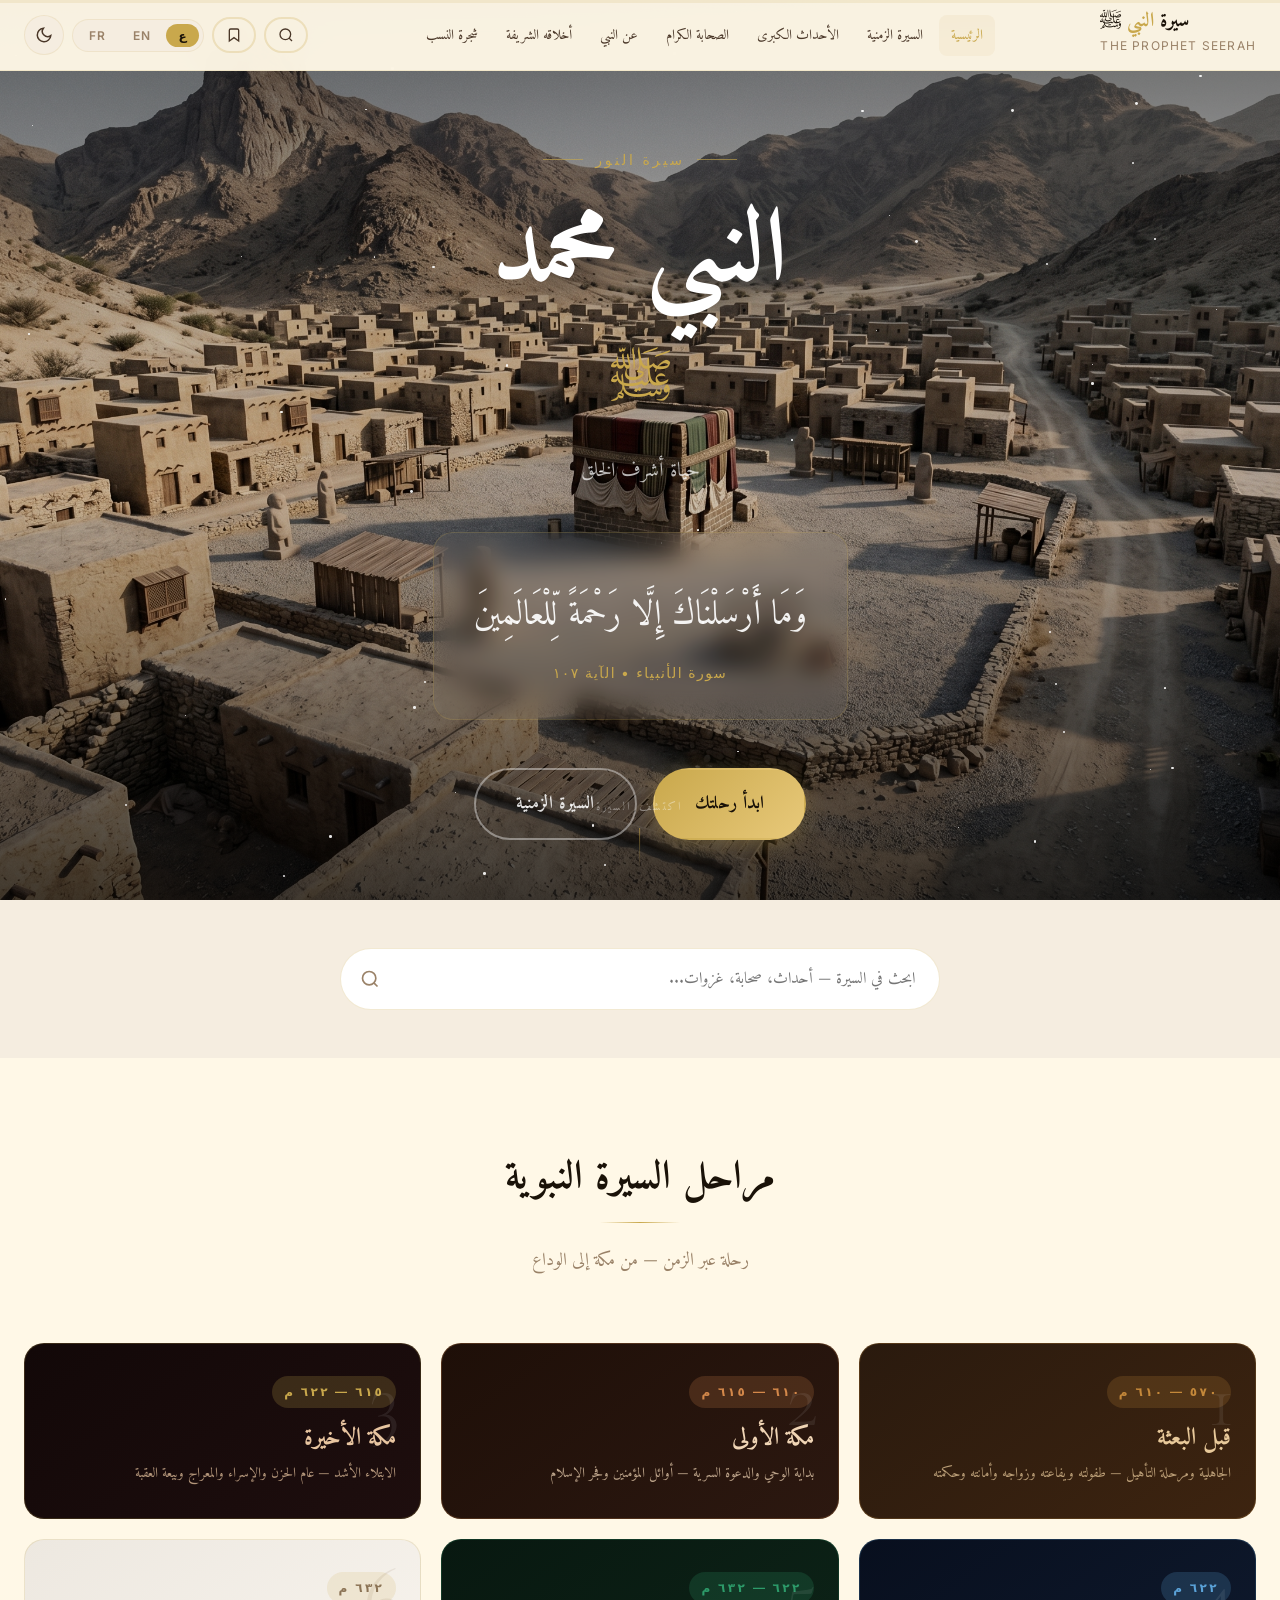
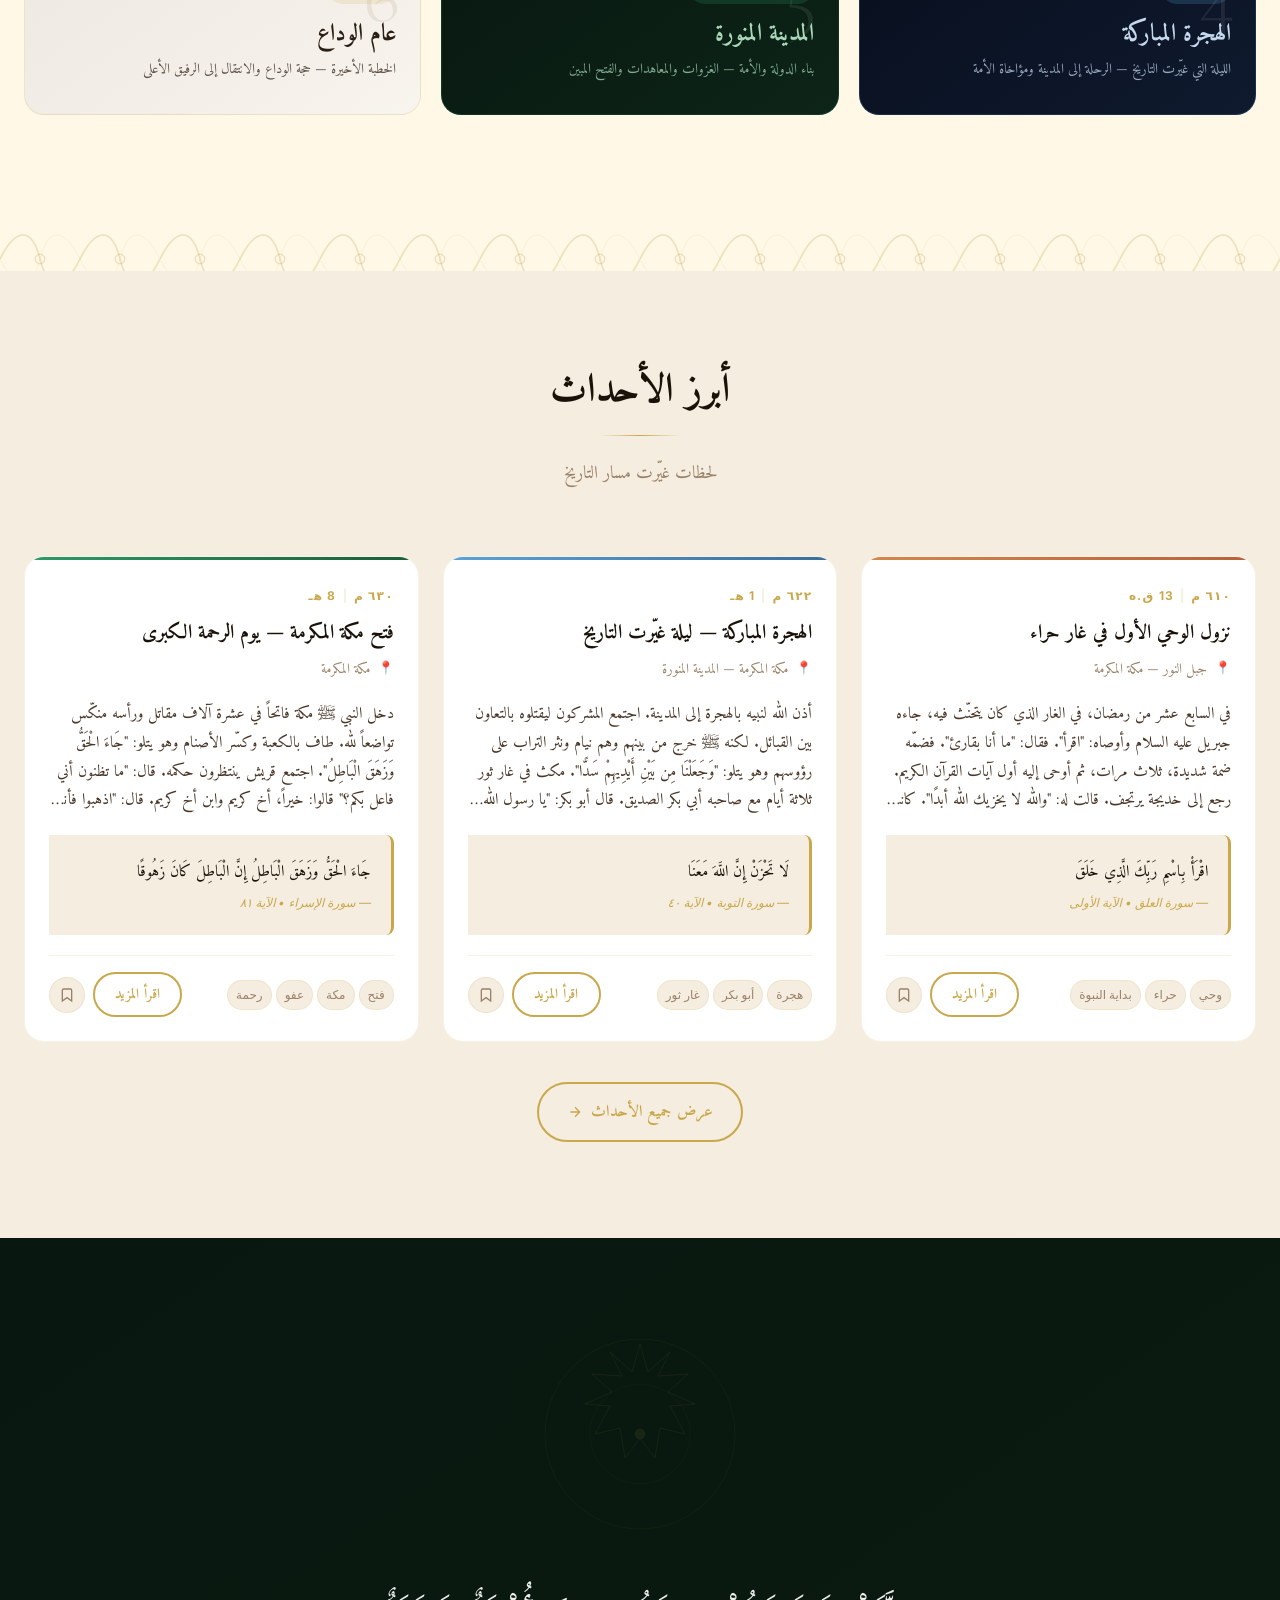
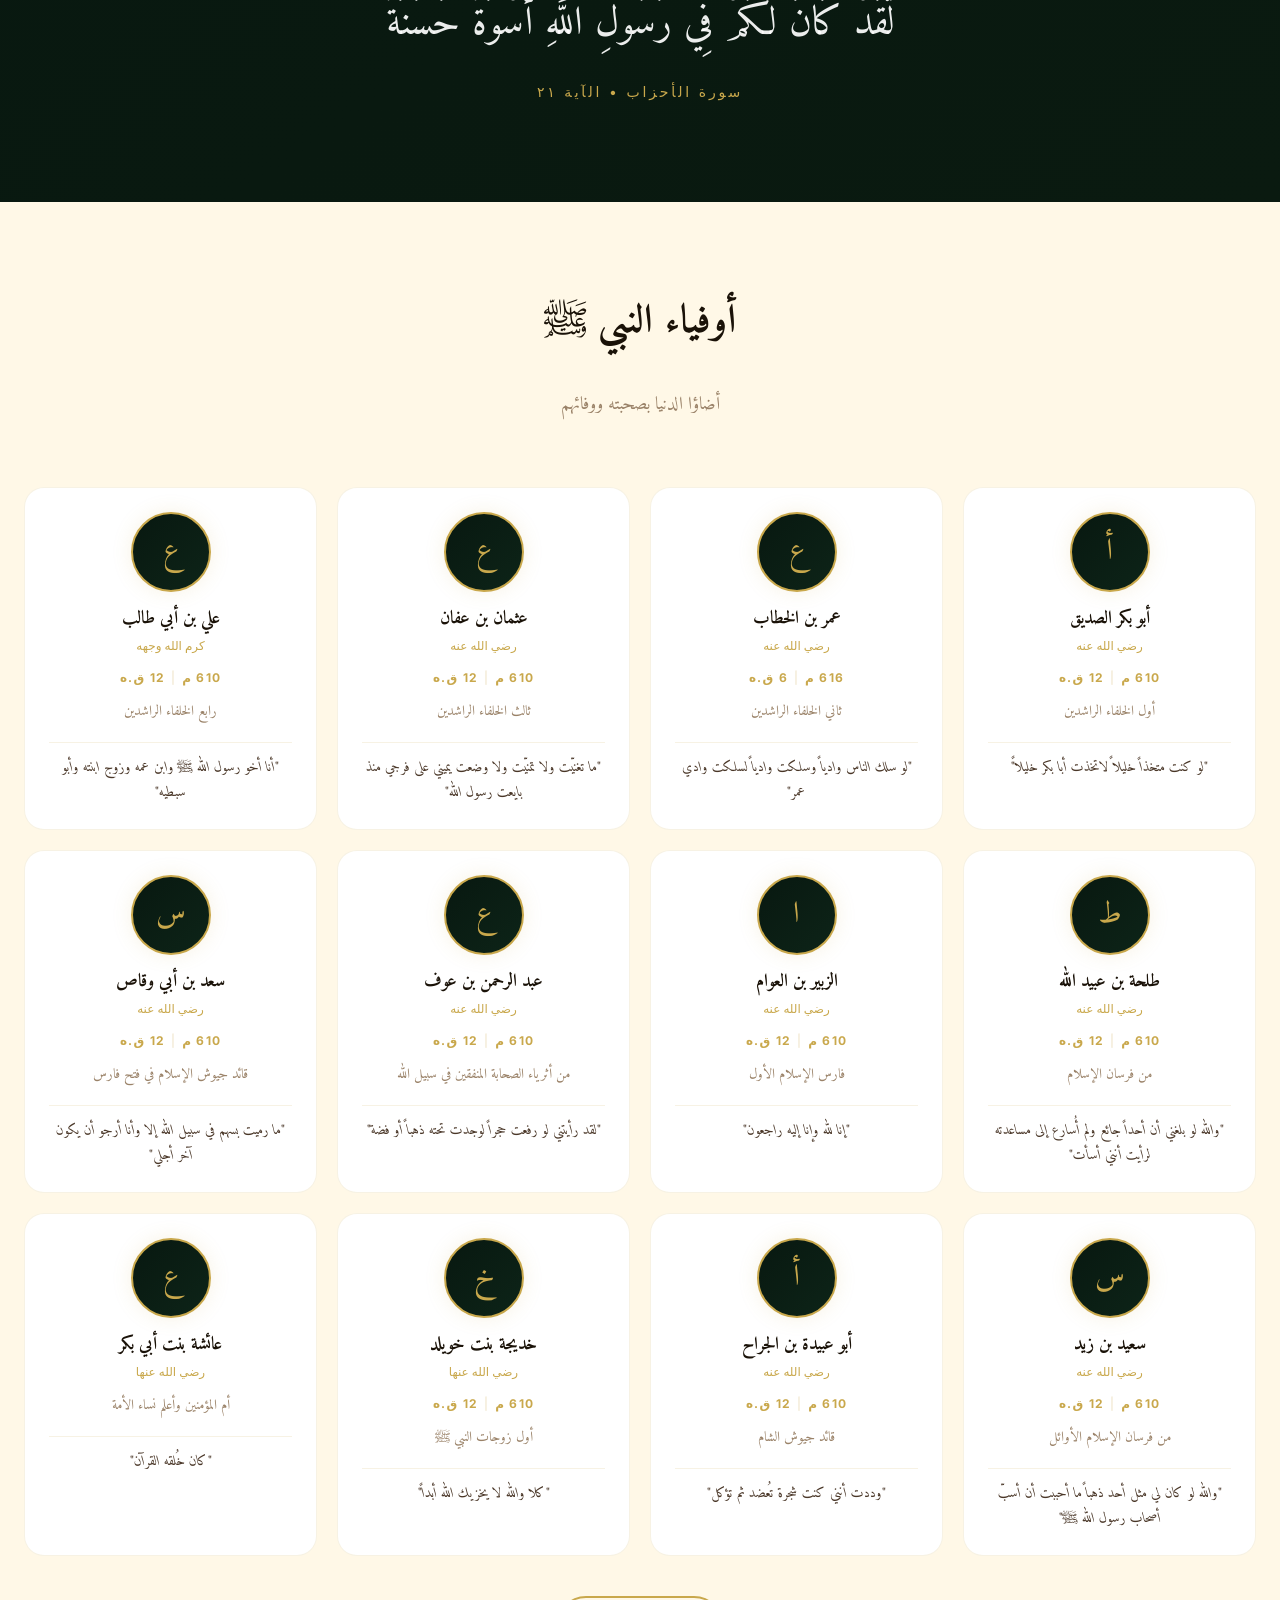
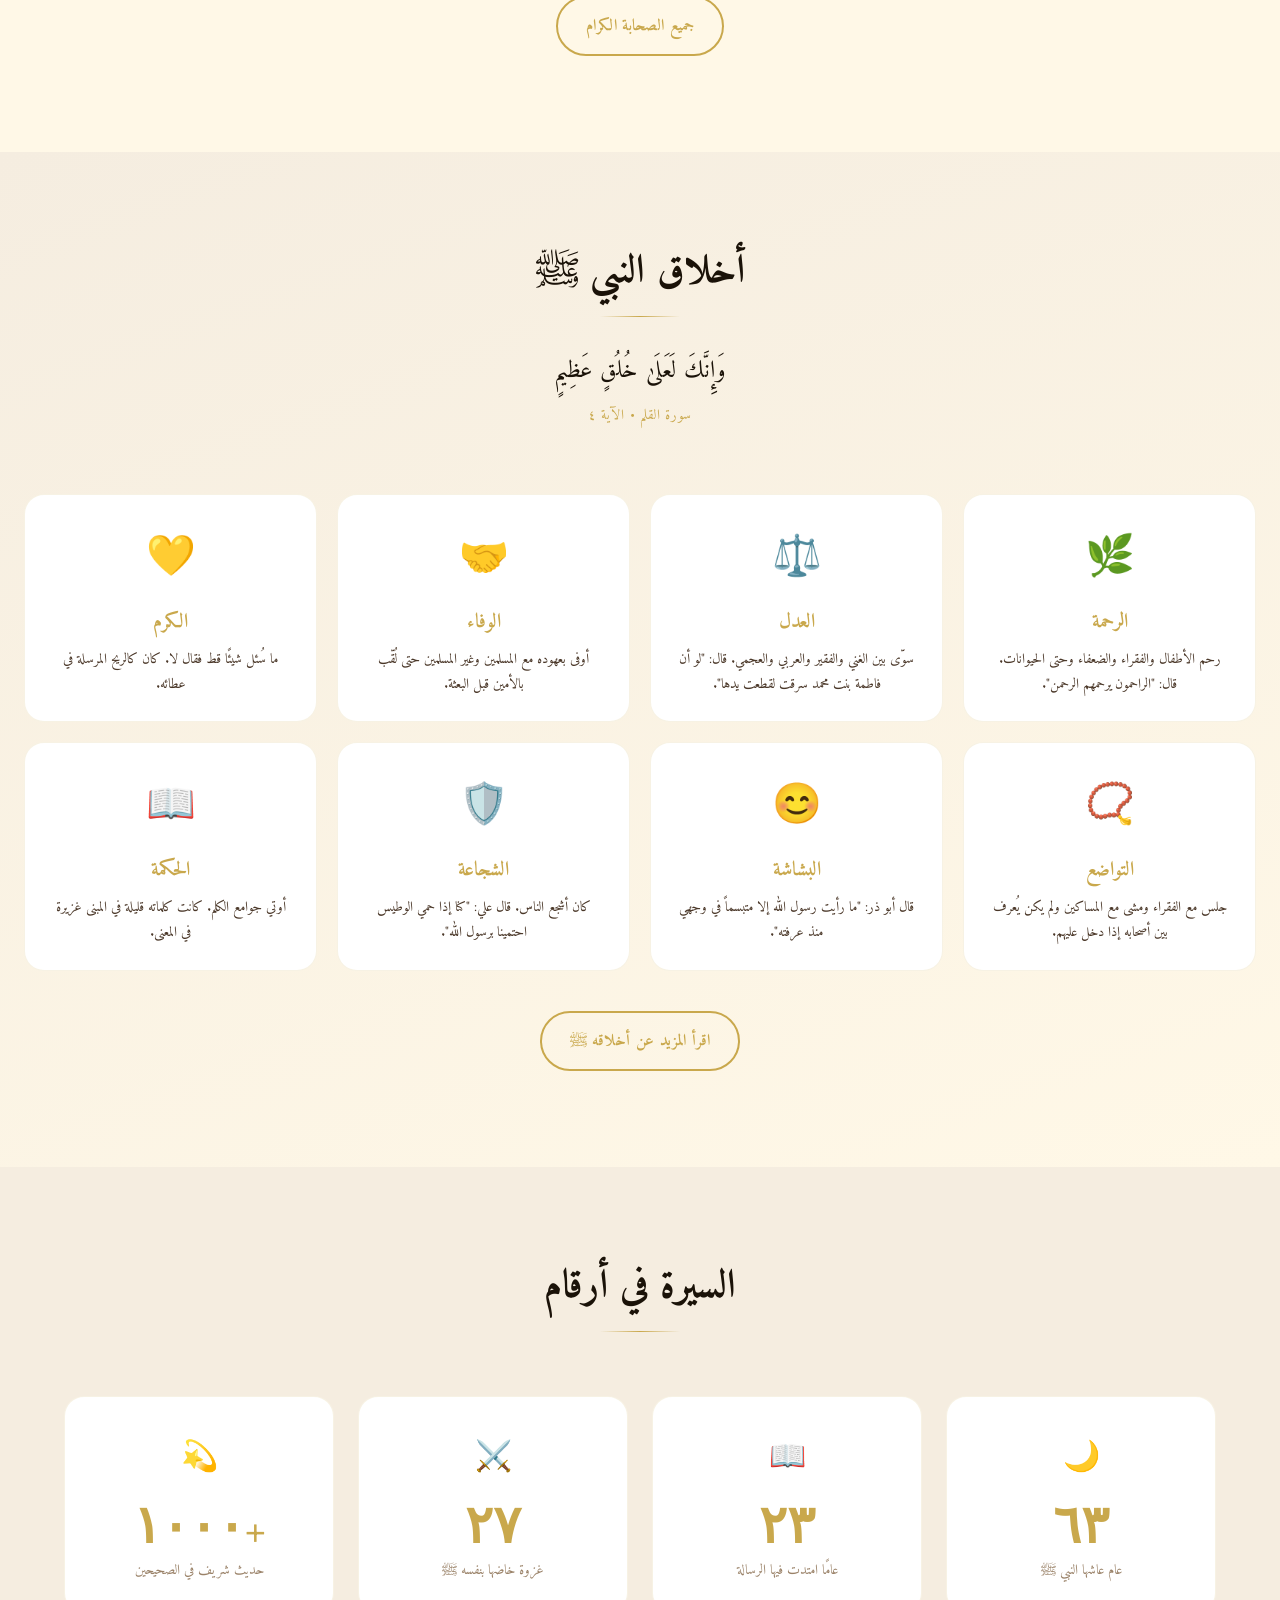
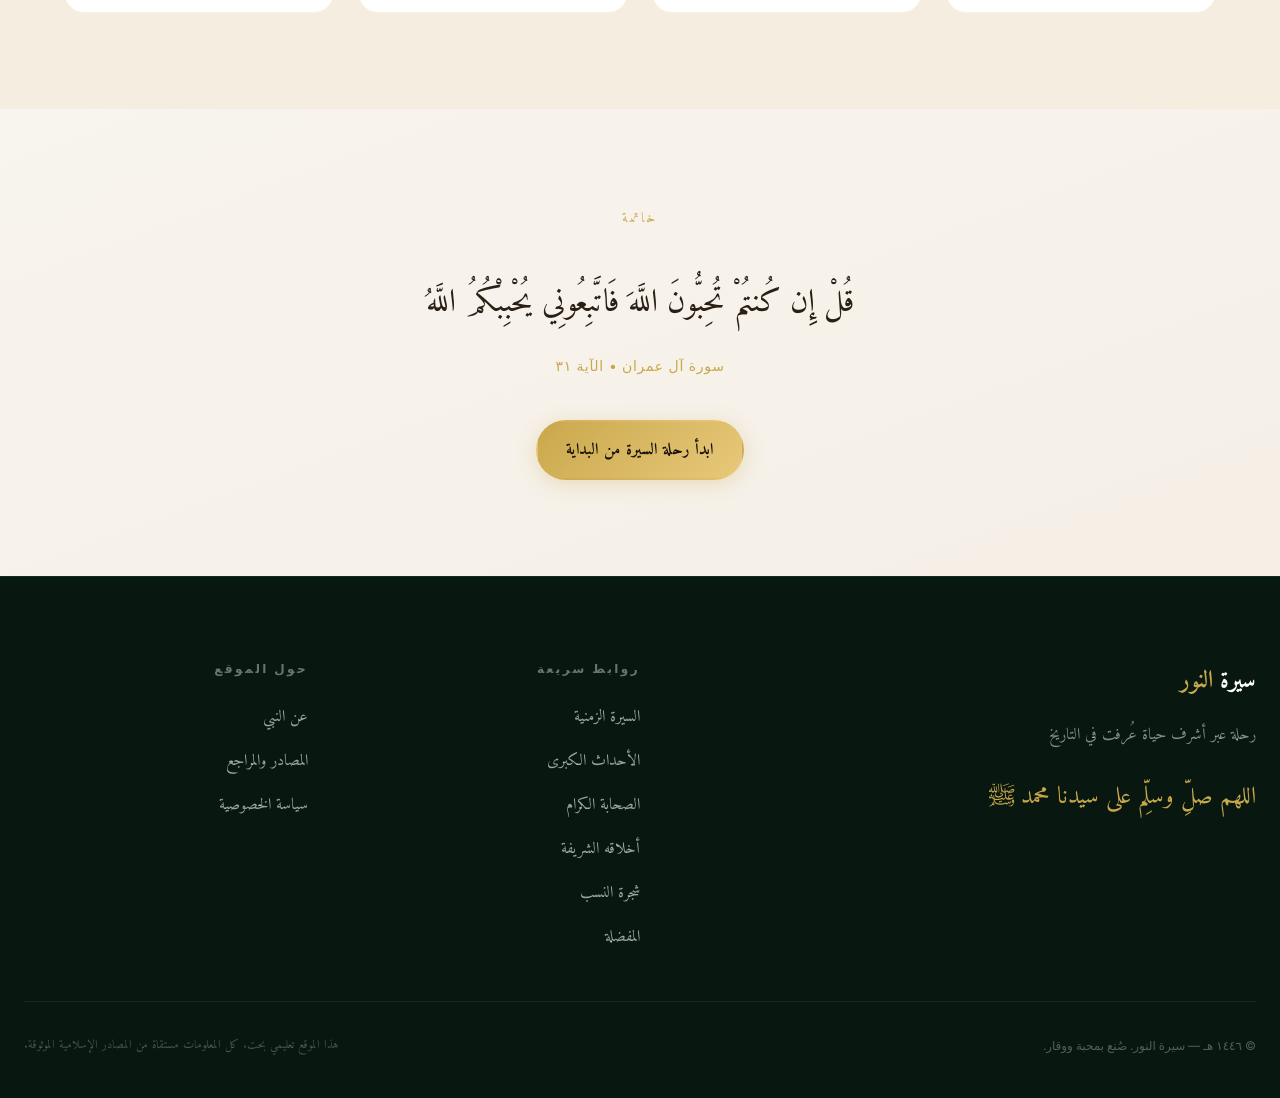
==== commit a0d462d2: "Update index.html" ====
--- a/index.html
+++ b/index.html
@@ -1,6 +1,15 @@
 <!DOCTYPE html>
 <html lang="ar" dir="rtl" data-theme="light">
 <head>
+  <!-- Google tag (gtag.js) -->
+<script async src="https://www.googletagmanager.com/gtag/js?id=G-H0KX9696CD"></script>
+<script>
+  window.dataLayer = window.dataLayer || [];
+  function gtag(){dataLayer.push(arguments);}
+  gtag('js', new Date());
+
+  gtag('config', 'G-H0KX9696CD');
+</script>
   <meta charset="UTF-8"/>
   <meta name="viewport" content="width=device-width, initial-scale=1.0"/>
   <meta name="description" content="سيرة النور — موقع تعليمي شامل عن سيرة النبي محمد صلى الله عليه وسلم"/>
